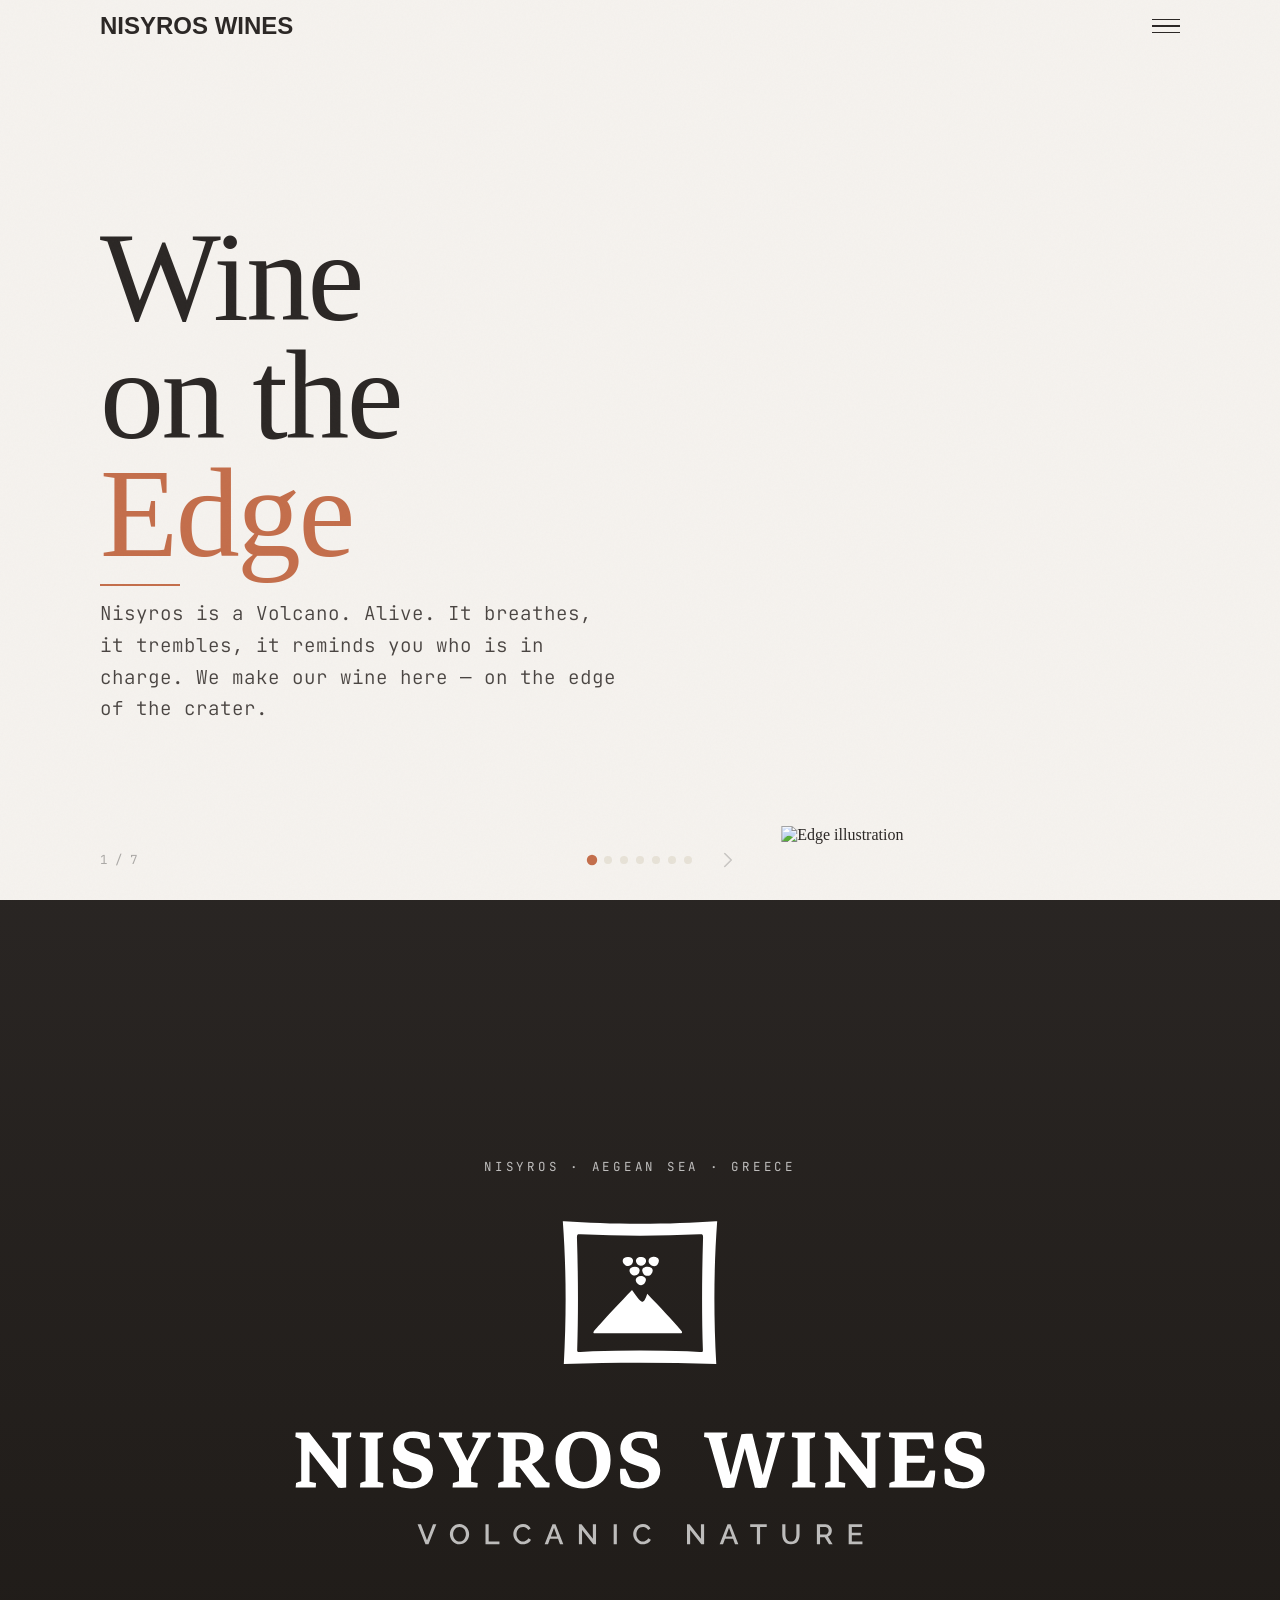
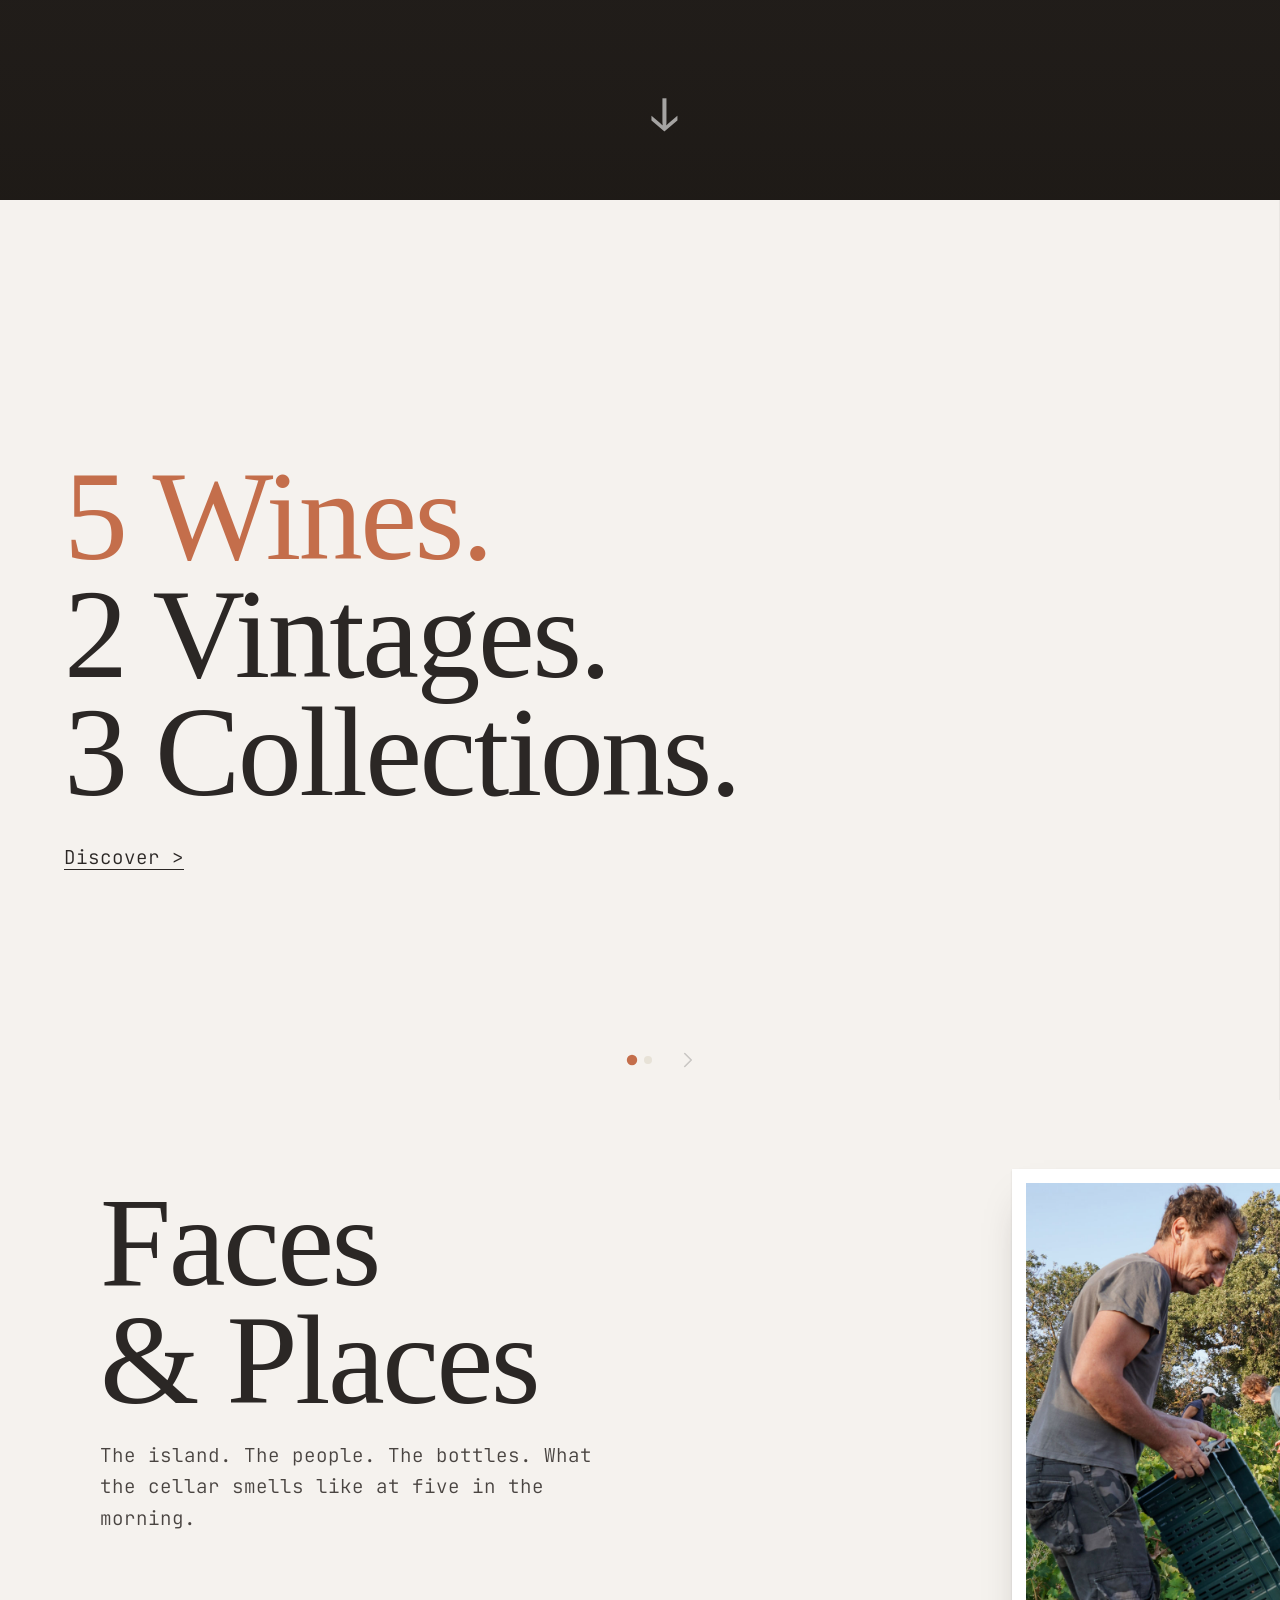
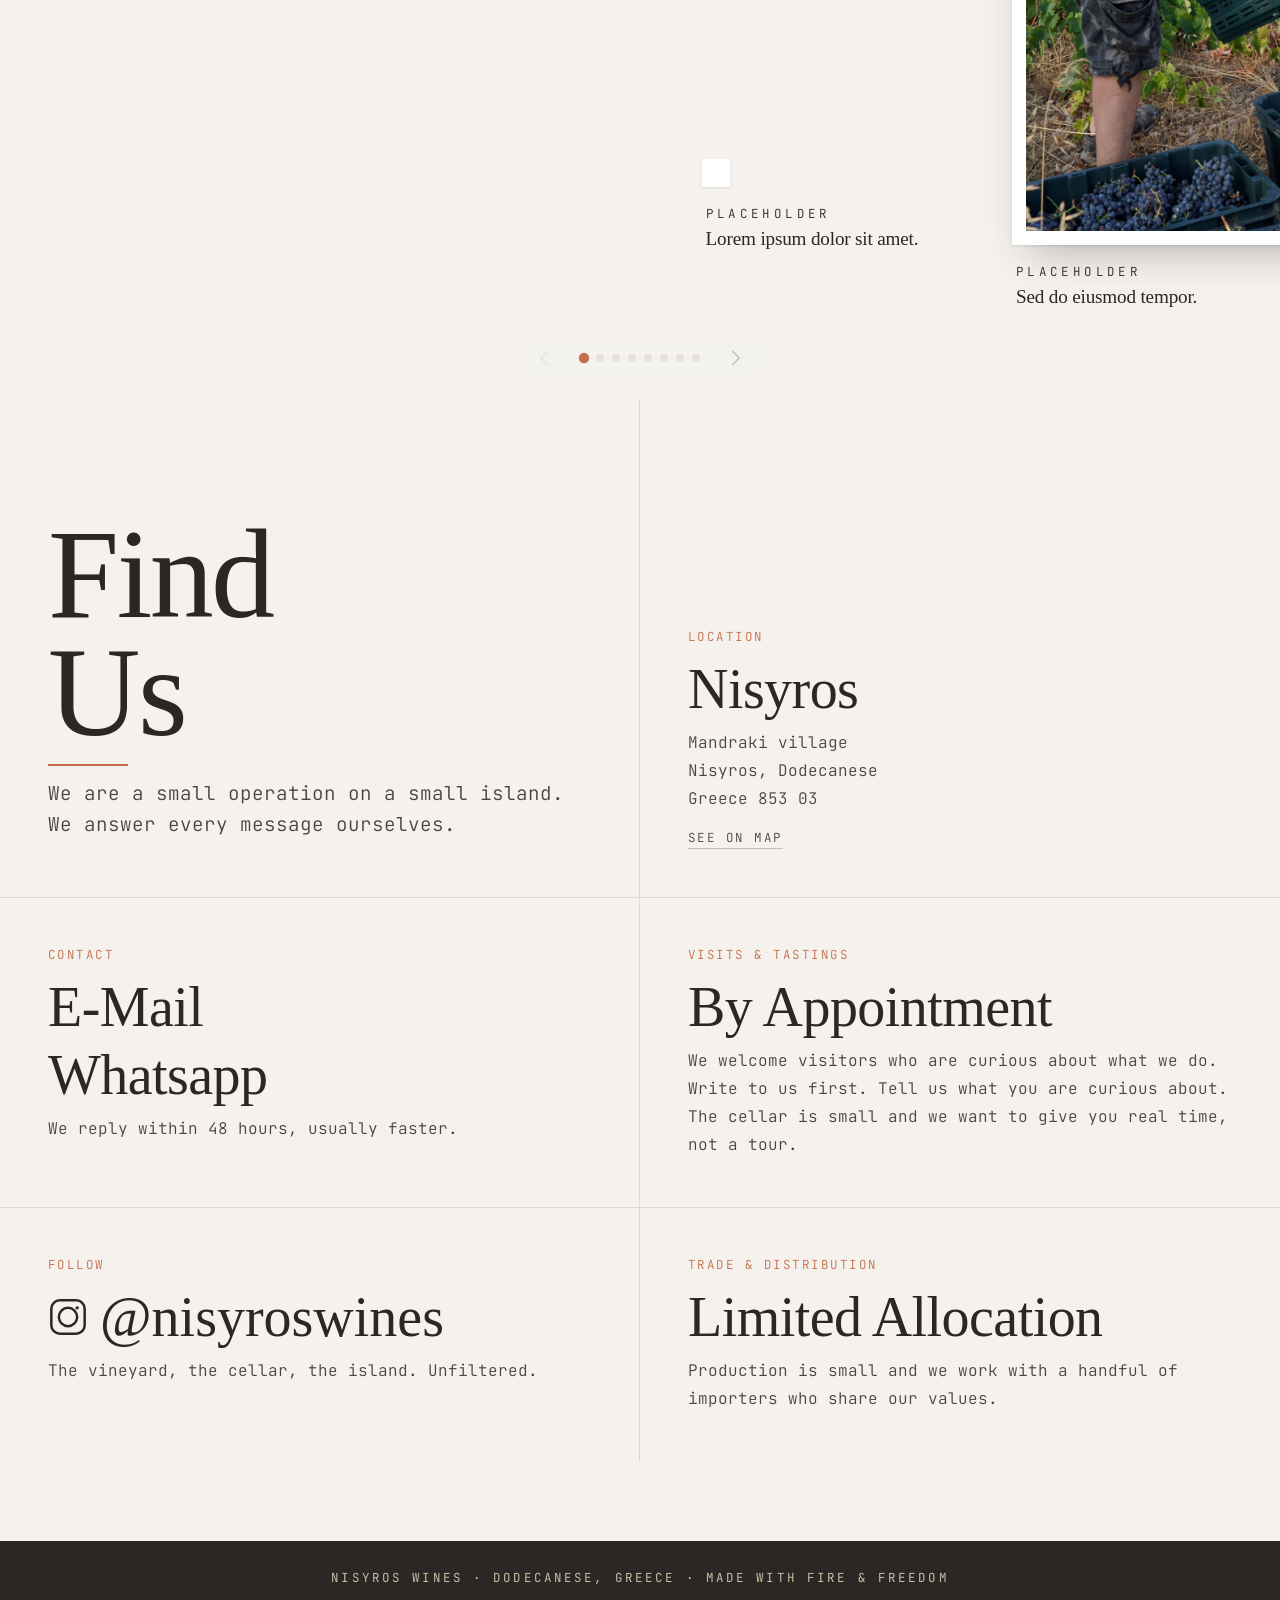
==== index.html @ 7c6b5ada "Merge pull request #5 from nicolazonca/claude/organize-photo-management-BYsdN Faces lightbox: anchor" ====
<!DOCTYPE html>
<html lang="en">
<head>
<meta charset="UTF-8">
<meta name="viewport" content="width=device-width, initial-scale=1.0, viewport-fit=cover">
<meta name="theme-color" content="#2B2725">
<title>Nisyros Wines — Volcanic Natural Wine from the Aegean</title>
<meta name="description" content="Nisyros Wines: minimal intervention wines born from volcanic soil on the island of Nisyros, Aegean Sea, Greece.">
<meta property="og:title" content="Nisyros Wines — Volcanic Natural Wine from the Aegean">
<meta property="og:description" content="Minimal intervention wines born from volcanic soil on the island of Nisyros, Aegean Sea, Greece.">
<meta property="og:type" content="website">
<meta property="og:url" content="https://nisyroswines.com">
<meta property="og:image" content="https://lh3.googleusercontent.com/d/1SLpLVik4AbXR2nNONRhFf4LVPL3pqFDf=s1200">
<link rel="icon" href="data:image/svg+xml,<svg xmlns='http://www.w3.org/2000/svg' viewBox='0 0 100 100'><text y='.9em' font-size='90'>🌋</text></svg>">
<link href="https://use.typekit.net/jyf6llr.css" rel="stylesheet">
<link href="https://fonts.googleapis.com/css2?family=JetBrains+Mono:ital,wght@0,300;0,400;1,300;1,400&family=Raleway:wght@500&display=swap" rel="stylesheet">
<link rel="stylesheet" href="nisyros.css">
</head>
<body class="js-ready">
<!-- ══ NAV ══ -->
<nav id="nav">
  <a href="#hero" class="nav-logo">NISYROS <span>WINES</span></a>
  <button class="hamburger" id="hamburger-btn" aria-label="Menu">
    <span></span><span></span><span></span>
  </button>
</nav>
<div class="nav-overlay" id="nav-overlay">
  <ul class="nav-links" id="nav-links-list">
    <li><a href="#manifesto" class="active">Manifesto</a></li>
    <li><a href="#wines-wrapper">Wines</a></li>
    <li><a href="#faces">Faces</a></li>
    <li><a href="#contact">Contact</a></li>
  </ul>
</div>
<!-- ══ MANIFESTO ══ -->
<span class="section-anchor" id="manifesto"></span>
<div class="hscroll-wrapper" id="manifesto-wrapper">
  <div class="hscroll" id="manifesto-scroll">

    <!-- I: Edge -->
    <section class="page" id="m1">
      <div class="panel-text">
        <div class="big line1 reveal on" data-cms="m1_line1">Wine</div>
        <div class="big line2 reveal d1 on" data-cms="m1_line2">on the</div>
        <div class="big red line3 reveal d2 on" data-cms="m1_line3">Edge</div>
        <hr class="slash reveal d3 on">
        <p class="quote reveal d3 on" data-cms="m1_body">Nisyros is a Volcano. Alive. It breathes, it trembles, it reminds you who is in charge. We make our wine here — on the edge of the crater.</p>
      </div>
      <div class="panel-illust reveal d2 on">
        <img src="assets/1.svg" alt="Edge illustration">
      </div>
      <span class="page-counter">1 / 7</span>
    </section>

    <!-- II: Nothing -->
    <section class="page" id="m2">
      <div class="panel-text">
        <div class="big line1 reveal" data-cms="m2_line1">Almost</div>
        <div class="big red line2 reveal d1" data-cms="m2_line2">Nothing</div>
        <hr class="slash reveal d2">
        <p class="quote reveal d2" data-cms="m2_body">Minimal intervention in winemaking is a form of love and respect. Our job is to protect without interfering. We step back so the vine can speak.</p>
      </div>
      <div class="panel-illust reveal d2">
        <img src="assets/2.svg" alt="Nothing illustration">
      </div>
      <span class="page-counter">2 / 7</span>
    </section>

    <!-- III: Land -->
    <section class="page" id="m3">
      <div class="panel-text">
        <div class="big line1 reveal" data-cms="m3_line1">With the</div>
        <div class="big red line2 reveal d1" data-cms="m3_line2">Land</div>
        <hr class="slash reveal d2">
        <p class="quote reveal d2" data-cms="m3_body">The volcanic soil of Nisyros is a blessed land. We are guests and, for a moment, caretakers. For millennia agriculture sustained life on the island. We work to revive the fundamental values of that tradition, with respect and endless dedication. The vine must live here long after we are gone.</p>
      </div>
      <div class="panel-illust reveal d2">
        <img src="assets/3.svg" alt="Land illustration">
      </div>
      <span class="page-counter">3 / 7</span>
    </section>

    <!-- IV: Shoulders of Giants -->
    <section class="page" id="m4">
      <div class="panel-text">
        <div class="big line1 reveal" data-cms="m4_line1">On the</div>
        <div class="big line2 reveal d1" data-cms="m4_line2">Shoulders</div>
        <div class="big red line3 reveal d2" data-cms="m4_line3">of Giants</div>
        <hr class="slash reveal d3">
        <p class="quote reveal d3" data-cms="m4_body">We read the books, sat with our elders, learned the local traditions. We study fermentation, microbiology, viticulture — everything that happens inside every tank and bottle. We respect the rules of physics and nature: temperature, pressure, time, climate, seasons. Knowledge is our freedom.</p>
      </div>
      <div class="panel-illust reveal d2">
        <img src="assets/4.svg" alt="Shoulders illustration">
      </div>
      <span class="page-counter">4 / 7</span>
    </section>

    <!-- V: Fail -->
    <section class="page" id="m5">
      <div class="panel-text">
        <div class="big line1 reveal" data-cms="m5_line1">We try</div>
        <div class="big line2 reveal d1" data-cms="m5_line2">things that</div>
        <div class="big red line3 reveal d2" data-cms="m5_line3">Fail</div>
        <hr class="slash reveal d3">
        <p class="quote reveal d3" data-cms="m5_body">We look for rare vineyards, ferment in unusual vessels, blend the unexpected. Failure is an essential part of creation. But sometimes something extraordinary happens. And nothing leaves our cellar unless we are really proud of it.</p>
      </div>
      <div class="panel-illust reveal d2">
        <img src="assets/5.svg" alt="Fail illustration">
      </div>
      <span class="page-counter">5 / 7</span>
    </section>

    <!-- VI: We Do What We Say -->
    <section class="page" id="m6">
      <div class="panel-text">
        <div class="big line1 reveal" data-cms="m6_line1">We Do</div>
        <div class="big red line2 reveal d1" data-cms="m6_line2">What we Say</div>
        <hr class="slash reveal d2">
        <p class="quote reveal d2" data-cms="m6_body">We share the story, the vineyard, the vintage, every step of the process. The bright moments, the dark hours. We do what we say. We say what we do. That's what you will find in the bottle.</p>
      </div>
      <div class="panel-illust reveal d1">
        <img src="assets/6.svg" alt="We Do illustration">
      </div>
      <span class="page-counter">6 / 7</span>
    </section>

    <!-- CREDO: A Wine that Belongs -->
    <section class="page" id="credo">
      <div class="panel-text">
        <div class="big line1 reveal" data-cms="credo_line1">A Wine</div>
        <div class="big line2 reveal d1" data-cms="credo_line2">that</div>
        <div class="big red line3 reveal d2" style="margin-top:0.08em;" data-cms="credo_line3">Belongs</div>
        <hr class="slash reveal d3">
        <p class="sub reveal d3" data-cms="credo_body">Every bottle carries the energy of the Aegean sea, a place unlike any other. The sun that burns without apology. The sea that holds the light at sunset. The wind and the waves. The fire beneath your feet. These islands are vibrant — and so is the wine they give us. Unique, unrepeatable. True to the land. Clean in the glass.</p>
      </div>
      <div class="panel-illust reveal d2">
        <img src="assets/8.svg" alt="Credo illustration">
      </div>
      <span class="page-counter">7 / 7</span>
      <span class="scroll-hint-down reveal d3" data-target="hero">↓</span>
    </section>

  </div>
  <div class="manifesto-controls">
    <div class="manifesto-arrows" id="manifesto-arrows">
      <div class="hscroll-dots" id="manifesto-dots"></div>
    </div>
  </div>
</div>
<!-- ══ HERO ══ -->
<section id="hero">
  <div class="hero-bg"></div>
  <div>
    <p class="location reveal">Nisyros · Aegean Sea · Greece</p>
    <svg class="hero-logo reveal d1" xmlns="http://www.w3.org/2000/svg" viewBox="0 0 311.811 153.071" aria-label="Nisyros Wines" role="img">
      <g class="logo-wordmark">
        <path d="M18.906,98.669h8.418l-.149,2.006c-.663.295-1.381.548-2.154.76v21.769c-1.007.165-2.187.206-3.54.124l-12.775-16.294v13.543l2.896.548-.149,2.055H2.516l.173-2.005c.63-.271,1.401-.525,2.303-.765v-18.766l-2.6-.919.149-2.055h5.967l12.8,16.365v-13.749l-2.575-.562.173-2.055ZM39.05,118.772v-17.339c.894-.238,1.664-.491,2.302-.759l.149-2.006h-10.274l-.149,2.055,2.575.562v19.123c-.905.24-1.684.495-2.327.766l-.149,2.005h10.274l.149-2.055-2.55-.556v-1.796ZM63.699,115.751c0-3.433-2.088-5.81-6.264-7.13l-2.748-.842c-1.337-.429-2.311-.936-2.921-1.523-.611-.586-.916-1.316-.916-2.191,0-1.997,1.221-2.996,3.664-2.996,1.103,0,2.246.206,3.43.614l1.893,4.065h2.426c.132-1.766.041-3.73-.272-5.892-2.063-1.056-4.366-1.584-6.908-1.584-2.806,0-5.034.689-6.685,2.067-1.651,1.378-2.476,3.231-2.476,5.558,0,3.516,2.137,5.942,6.412,7.279l2.723.842c1.271.396,2.191.871,2.76,1.424.57.553.854,1.259.854,2.117,0,1.024-.363,1.816-1.089,2.377-.726.562-1.758.842-3.095.842-1.305,0-2.585-.248-3.843-.732l-2.421-5.284h-2.327c-.215,1.816-.124,4.027.272,6.635,1.981,1.453,4.564,2.179,7.749,2.179,2.987,0,5.364-.706,7.13-2.117,1.766-1.411,2.649-3.313,2.649-5.707ZM80.674,118.772v-4.255l6.86-13.203c.157-.044.318-.087.468-.133.511-.157.941-.326,1.287-.507l.149-2.006h-8.096l-.173,2.055,2.747.534-4.925,10.046-4.952-9.863c1.082-.227,1.925-.467,2.525-.718l.149-2.055h-10.274l-.149,2.055,1.97.385,7.017,13.533v5.783c-.365.072-.726.15-1.077.242-.603.157-1.143.326-1.622.508l-.173,2.005h11.067l.173-2.055-2.971-.555v-1.797ZM115.548,123.179h-6.338l-7.002-9.26c-.548,0-1.114-.016-1.688-.038v6.689l2.352.554-.149,2.055h-10.076l.149-2.005c.644-.271,1.422-.525,2.327-.766v-19.123l-2.575-.562.149-2.055h10.423c3.169,0,5.604.611,7.304,1.832,1.7,1.222,2.55,2.98,2.55,5.273,0,2.014-.648,3.673-1.943,4.976-.854.859-1.944,1.506-3.26,1.95l6.359,8.032,1.568.292-.149,2.154ZM100.52,111.116c.738.034,1.466.055,2.179.055,2.905,0,4.357-1.609,4.357-4.828,0-3.119-1.386-4.679-4.159-4.679h-2.377v9.452ZM141.287,104.177c1.007,1.89,1.51,4.131,1.51,6.722s-.504,4.84-1.51,6.746c-1.007,1.907-2.426,3.379-4.258,4.42-1.832,1.039-4.011,1.56-6.536,1.56-2.492,0-4.654-.52-6.487-1.56-1.832-1.04-3.247-2.509-4.246-4.407-.999-1.897-1.498-4.134-1.498-6.709,0-2.591.499-4.84,1.498-6.746.999-1.907,2.418-3.38,4.258-4.419,1.84-1.04,4.007-1.56,6.499-1.56s4.658.52,6.499,1.56c1.84,1.039,3.264,2.505,4.271,4.394ZM136.658,111.865c0-3.433-.582-6.074-1.746-7.922-1.163-1.848-2.826-2.773-4.988-2.773-3.681,0-5.521,2.938-5.521,8.814,0,3.433.582,6.074,1.745,7.922,1.164,1.849,2.826,2.773,4.989,2.773,3.68,0,5.521-2.938,5.521-8.814ZM158.658,108.621l-2.748-.842c-1.337-.429-2.311-.936-2.921-1.523-.611-.586-.916-1.316-.916-2.191,0-1.997,1.221-2.996,3.664-2.996,1.103,0,2.247.206,3.43.614l1.893,4.065h2.426c.132-1.766.041-3.73-.273-5.892-2.063-1.056-4.366-1.584-6.907-1.584-2.806,0-5.034.689-6.685,2.067-1.651,1.378-2.476,3.231-2.476,5.558,0,3.516,2.137,5.942,6.412,7.279l2.723.842c1.271.396,2.191.871,2.761,1.424.57.553.854,1.259.854,2.117,0,1.024-.363,1.816-1.089,2.377-.726.562-1.758.842-3.095.842-1.305,0-2.586-.248-3.843-.732l-2.421-5.284h-2.327c-.215,1.816-.124,4.027.273,6.635,1.981,1.453,4.563,2.179,7.749,2.179,2.987,0,5.364-.706,7.13-2.117,1.766-1.411,2.649-3.313,2.649-5.707,0-3.433-2.088-5.81-6.264-7.13ZM220.203,100.674l.173-2.006h-8.022l-.149,2.055,2.7.532-4.332,16.391-4.632-18.383c-.809-.033-1.647-.037-2.513-.012-.867.025-1.655.078-2.364.161l-4.747,18.18-4.18-16.153c1.077-.227,1.917-.465,2.514-.715l.149-2.055h-10.225l-.149,2.055,2.007.386,6.386,22.218c.825.05,1.708.062,2.649.037.941-.025,1.758-.079,2.451-.161l4.672-17.519,4.513,17.643c.809.05,1.688.062,2.637.037.949-.025,1.762-.079,2.439-.161l6.294-21.897c.161-.045.326-.088.477-.137.503-.165.92-.33,1.251-.495ZM231.509,118.772v-17.339c.895-.238,1.664-.491,2.303-.759l.149-2.006h-10.275l-.149,2.055,2.575.562v19.123c-.905.24-1.684.495-2.327.766l-.149,2.005h10.275l.149-2.055-2.55-.556v-1.796ZM254.499,100.723l2.575.562v13.749l-12.8-16.365h-5.967l-.149,2.055,2.6.919v18.766c-.902.24-1.672.495-2.303.765l-.173,2.005h8.937l.149-2.055-2.896-.548v-13.543l12.775,16.294c1.353.082,2.533.041,3.54-.124v-21.769c.773-.212,1.491-.466,2.154-.76l.149-2.006h-8.418l-.173,2.055ZM284.992,115.603l-2.567,4.58h-7.658v-7.997h7.873l.248-3.169h-8.121v-7.353h7.424l1.91,4.134h2.451c.082-1.122.082-2.303,0-3.54-.083-1.238-.248-2.435-.495-3.59h-19.113l-.149,2.055,2.575.562v19.123c-.905.24-1.684.495-2.327.766l-.149,2.005h19.435c.379-1.32.66-2.653.842-3.998.181-1.345.256-2.538.223-3.577h-2.402ZM303.155,108.621l-2.748-.842c-1.337-.429-2.311-.936-2.921-1.523-.611-.586-.916-1.316-.916-2.191,0-1.997,1.221-2.996,3.664-2.996,1.103,0,2.247.206,3.43.614l1.893,4.065h2.426c.132-1.766.041-3.73-.273-5.892-2.063-1.056-4.366-1.584-6.907-1.584-2.806,0-5.034.689-6.685,2.067-1.651,1.378-2.476,3.231-2.476,5.558,0,3.516,2.137,5.942,6.412,7.279l2.723.842c1.271.396,2.191.871,2.761,1.424.57.553.854,1.259.854,2.117,0,1.024-.363,1.816-1.089,2.377-.726.562-1.758.842-3.095.842-1.305,0-2.586-.248-3.843-.732l-2.421-5.284h-2.327c-.215,1.816-.124,4.027.273,6.635,1.981,1.453,4.563,2.179,7.749,2.179,2.987,0,5.364-.706,7.13-2.117,1.766-1.411,2.649-3.313,2.649-5.707,0-3.433-2.088-5.81-6.264-7.13ZM121.523,4.608v-.037c.222,0,.407.037.629.037,10.067.74,21.355,1.11,33.79,1.11s23.65-.37,33.716-1.11c.222,0,.444-.037.629-.037v.037c-1.48,20.022-1.665,41.192-.407,63.546-11.473-.37-22.909-.592-34.271-.592-11.029,0-22.28.222-33.642.592,1.221-22.354,1.036-43.524-.444-63.546ZM127.815,11.788c.592,18.246.592,34.901.111,50.038v.444c0,.481.481.666,1.517.555l5.403-.296c6.995-.259,13.953-.407,20.948-.407,7.143,0,14.175.148,21.17.407l5.404.296c1.036.111,1.554-.074,1.517-.555l.037.037v-.481c-.518-15.137-.481-31.792.074-50.038,0-.185,0-.481-.037-.777-.111-.333-.296-.518-.518-.629-.185-.074-.555-.074-1.147-.037-8.697.37-17.506.592-26.351.629h-.074c-8.845-.037-17.654-.259-26.351-.629-.555-.037-.962-.037-1.184.037-.185.111-.37.296-.481.629,0,.296-.037.592-.037.777ZM160.495,23.853c.518.481,1.073.703,1.739.703.629-.037,1.11-.296,1.48-.74.37-.481.555-1.036.629-1.628,0-.592-.259-1.073-.777-1.406-.555-.333-1.11-.481-1.777-.407-.629.074-1.147.259-1.517.555-.37.333-.555.777-.555,1.332s.222,1.11.777,1.591ZM154.758,23.742c.37.37.888.592,1.443.666.555.037,1.11-.148,1.591-.592.555-.518.814-1.036.814-1.591s-.222-.999-.703-1.332c-.37-.259-.925-.407-1.665-.407-.666,0-1.221.222-1.665.592-.37.407-.555.851-.481,1.332.074.481.296.925.666,1.332ZM156.905,26.629c.074.555.296,1.073.666,1.517.407.444.962.666,1.628.703.703.037,1.258-.185,1.665-.666.444-.481.666-.999.703-1.554,0-.592-.222-1.036-.703-1.332-.407-.333-.962-.481-1.665-.518-.666,0-1.221.148-1.702.518-.481.37-.703.814-.592,1.332ZM149.022,23.853c.444.481.999.703,1.629.666.592-.074,1.11-.296,1.517-.703.37-.481.592-.999.629-1.48.074-.518-.111-.962-.592-1.369-.481-.333-1.073-.518-1.703-.481-.666,0-1.184.148-1.628.444-.444.333-.666.777-.666,1.332s.259,1.11.814,1.591ZM151.242,26.555c0,.555.259,1.073.703,1.517.481.481,1.036.666,1.665.666.592-.037,1.11-.259,1.517-.666.333-.481.555-.962.592-1.48.074-.481-.074-.925-.518-1.295-.444-.333-.925-.518-1.554-.518-.666,0-1.221.185-1.665.518-.481.296-.74.74-.74,1.258ZM156.276,28.997c-.592,0-1.147.185-1.554.481-.444.333-.703.74-.703,1.295s.259,1.073.777,1.554c.037.074.148.111.185.185.444.37.925.555,1.443.555.444-.074.888-.259,1.221-.555.074-.074.148-.148.222-.259.407-.444.592-.925.666-1.406.074-.518-.148-.962-.629-1.295-.444-.37-.962-.555-1.628-.555ZM135.402,54.497h38.824s.074,0,.074-.037c.259-.037.37-.222.333-.518-.074-.185-.222-.37-.333-.555s-.259-.333-.37-.518c-3.886-4.441-8.845-9.771-14.804-15.988-.407,1.258-.777,2.147-1.147,2.739-.37.518-.74.777-1.11.777-.37-.074-.851-.444-1.48-1.11-.629-.74-1.628-2.073-2.961-3.997h-.185c-5.366,5.589-9.438,9.956-12.25,13.028-2.813,3.072-4.404,4.848-4.626,5.255-.296.444-.296.74.037.925Z"></path>
      </g>
      <g class="logo-baseline">
        <path d="M61.014,146.713l-2.693-7.21h-1.497l3.523,8.934h1.334l3.511-8.934h-1.497l-2.68,7.21ZM79.48,142.334c.205.537.309,1.086.309,1.648,0,.596-.107,1.164-.321,1.705s-.514,1.024-.9,1.447-.841.757-1.365,1c-.524.244-1.093.365-1.705.365-.646,0-1.229-.126-1.749-.377-.52-.252-.969-.593-1.347-1.026-.377-.432-.669-.918-.875-1.46-.205-.541-.308-1.097-.308-1.667,0-.595.109-1.164.327-1.705.218-.541.52-1.024.906-1.447.386-.424.841-.759,1.365-1.007s1.093-.371,1.705-.371c.638,0,1.219.13,1.743.39.524.26.973.608,1.347,1.045.373.436.662.923.868,1.459ZM78.342,143.97c0-.419-.065-.824-.195-1.214-.13-.39-.321-.738-.573-1.045s-.552-.548-.9-.724-.736-.264-1.164-.264c-.453,0-.856.092-1.208.277-.353.185-.651.432-.893.742-.244.31-.43.659-.56,1.045-.13.386-.195.78-.195,1.183,0,.42.067.827.202,1.221.134.395.325.745.573,1.051.247.306.547.547.9.724.352.176.746.264,1.183.264.453,0,.856-.092,1.208-.277.352-.185.648-.434.887-.749.239-.314.422-.667.548-1.057.126-.39.189-.782.189-1.177ZM88.496,139.503h-1.41v8.934h6.204v-1.246h-4.794v-7.688ZM105.541,146.606c-.264.214-.552.371-.862.472-.311.1-.609.151-.893.151-.42,0-.806-.088-1.158-.264-.352-.176-.656-.417-.912-.724s-.455-.659-.598-1.057c-.142-.398-.214-.812-.214-1.239,0-.386.061-.772.183-1.158.121-.386.302-.734.541-1.045.239-.31.535-.56.887-.749.352-.189.763-.283,1.233-.283.285,0,.576.042.874.126s.575.231.831.441.468.495.636.855l1.107-.742c-.285-.57-.721-1.038-1.308-1.403-.587-.365-1.284-.547-2.089-.547-.679,0-1.288.128-1.824.383-.537.256-.992.6-1.365,1.032-.373.432-.656.91-.849,1.435-.193.524-.289,1.059-.289,1.604,0,.562.105,1.118.314,1.668s.503,1.044.881,1.485c.378.44.826.793,1.346,1.057.52.265,1.095.396,1.724.396.47,0,.946-.08,1.428-.239.482-.159.919-.394,1.308-.705.39-.31.677-.688.862-1.133l-1.17-.667c-.151.352-.359.635-.623.849ZM118.269,139.503l3.473,8.934h-1.485l-.873-2.428h-3.573l-.877,2.428h-1.497l3.498-8.934h1.334ZM119.009,144.965l-1.407-3.914-1.414,3.914h2.82ZM134.904,145.958l-5.059-6.455h-1.158v8.934h1.409v-6.317l4.996,6.317h1.233v-8.922h-1.422v6.443ZM144.178,148.437h1.41v-8.934h-1.41v8.934ZM158.944,146.606c-.264.214-.552.371-.862.472-.311.1-.609.151-.893.151-.42,0-.806-.088-1.158-.264-.352-.176-.656-.417-.912-.724s-.455-.659-.598-1.057c-.142-.398-.214-.812-.214-1.239,0-.386.061-.772.183-1.158.121-.386.302-.734.541-1.045.239-.31.535-.56.887-.749.352-.189.763-.283,1.233-.283.285,0,.576.042.874.126s.575.231.831.441.468.495.636.855l1.107-.742c-.285-.57-.721-1.038-1.308-1.403-.587-.365-1.284-.547-2.089-.547-.679,0-1.288.128-1.824.383-.537.256-.992.6-1.365,1.032-.373.432-.656.91-.849,1.435-.193.524-.289,1.059-.289,1.604,0,.562.105,1.118.314,1.668.21.549.503,1.044.881,1.485.378.44.826.793,1.346,1.057.52.265,1.095.396,1.724.396.47,0,.946-.08,1.428-.239.482-.159.919-.394,1.308-.705.39-.31.677-.688.862-1.133l-1.17-.667c-.151.352-.359.635-.623.849ZM183.048,145.958l-5.059-6.455h-1.158v8.934h1.409v-6.317l4.996,6.317h1.233v-8.922h-1.422v6.443ZM196.235,139.503l3.473,8.934h-1.485l-.873-2.428h-3.572l-.877,2.428h-1.497l3.498-8.934h1.334ZM196.975,144.965l-1.407-3.914-1.413,3.914h2.82ZM204.993,140.749h2.982v7.689h1.422v-7.689h2.97v-1.245h-7.374v1.245ZM225.567,144.033c0,.403-.042.793-.126,1.17-.084.378-.216.72-.396,1.026s-.428.549-.742.73c-.314.181-.707.271-1.176.271-.462,0-.85-.088-1.164-.264-.314-.176-.564-.415-.749-.717-.185-.302-.319-.644-.403-1.025s-.126-.778-.126-1.189v-4.53h-1.409v4.53c0,.579.069,1.137.208,1.674.138.537.356,1.015.654,1.435.298.42.692.751,1.183.994.491.244,1.093.365,1.806.365.696,0,1.288-.117,1.774-.352.486-.235.883-.556,1.189-.962.306-.407.533-.881.679-1.422.147-.541.22-1.118.22-1.731v-4.53h-1.422v4.53ZM239.611,145.04l2.101,3.397h-1.586l-1.938-3.108h-2.077v3.108h-1.409v-8.934h3.888c.403,0,.771.084,1.107.252.336.168.627.39.875.667s.441.587.579.931c.139.344.208.696.208,1.057,0,.394-.071.772-.214,1.133-.143.361-.346.671-.61.931-.264.26-.573.449-.925.566ZM239.749,143.247c.118-.256.176-.535.176-.837,0-.31-.067-.589-.201-.837-.134-.247-.308-.447-.522-.598s-.447-.227-.698-.227h-2.391v3.335h2.466c.26,0,.491-.076.692-.227.201-.151.36-.354.478-.61ZM250.268,144.461h3.989v-1.17h-3.989v-2.542h4.606v-1.245h-6.015v8.934h6.128v-1.246h-4.719v-2.731Z"></path>
      </g>
    </svg>
  </div>
  <span class="scroll-hint-down reveal d2" data-target="wines-wrapper">↓</span>
</section>
<!-- ══ WINES ══ -->
<div class="hscroll-wrapper" id="wines-wrapper">
  <div class="hscroll" id="wines-scroll">

    <div class="wine-card wines-intro-card" onclick="goPanel(document.getElementById('wines-scroll'), 1)" style="cursor:pointer;">
      <div class="wines-intro-text">
        <div class="big reveal on" style="color:var(--red);">5 Wines.</div>
        <div class="big reveal d1 on">2 Vintages.</div>
        <div class="big reveal d2 on">3 Collections.</div>
        <button class="wine-discover-cta reveal d3 on" onclick="event.stopPropagation();goPanel(document.getElementById('wines-scroll'), 1)">Discover &gt;</button>
      </div>
    </div>

    <!-- Wine cards are rendered by js/main.js loadCMS() from the Google Sheet.
         Required CMS columns per wine:
           id, collection, name, subtitle, body, img_bottle,
           vintages, type, variety, appellation, origin, altitude, soil,
           vinification, production, alcohol, volume
         Shape:
           subtitle → single line rendered under the wine name
           body   → exactly 3 non-empty parts separated by "||"
                    (Story || Winemaking || Tasting Notes)
           detail rows (vintages, type, variety..production) render as labeled key/value pairs
           footer renders "{volume}  alc.{alcohol}% by vol." (alcohol is the
             bare number, e.g. 13)
           Slug (data-collection) is derived from `collection` (lowercase + accent-strip).
         If the sheet is missing a field or the shape is wrong, loadCMS throws loudly. -->
    <div id="wines-container" style="display:contents;"></div>

    <div class="wine-card wines-collections-card reveal">
      <div class="wine-card-inner">
        <p class="collections-eyebrow">Our Collections</p>
        <div class="big sm reveal">Three Philosophies</div>
        <div class="collections-grid-v2">
          <div class="collection-item-v2">
            <img class="collection-icon-v2" src="assets/icon-monopatia.svg" alt="Monopàtia">
            <h3 class="collection-name-v2" style="color:#EA9332;">Monopàtia</h3>
            <p class="collection-desc-v2">A collection of unconventional wines inspired by Dodecanese's old stone paths celebrating creative freedom and authentic uniqueness.</p>
          </div>
          <div class="collection-item-v2">
            <img class="collection-icon-v2" src="assets/icon-nereides.svg" alt="Nereides">
            <h3 class="collection-name-v2" style="color:#C7BCA3;">Nereides</h3>
            <p class="collection-desc-v2">A collection produced with selected grapes from rare Dodecanese vineyards and varieties.</p>
          </div>
          <div class="collection-item-v2">
            <img class="collection-icon-v2" src="assets/icon-volcanica.svg" alt="Volcanica">
            <h3 class="collection-name-v2" style="color:#C46E4B;">Volcanica</h3>
            <p class="collection-desc-v2">Single-island wines. Every grape grown and harvested on Nisyros. Pure volcanic terroir, Aegean wind, nothing else.</p>
          </div>
        </div>
      </div>
    </div>

  </div>
  <div class="manifesto-controls">
    <div class="manifesto-arrows" id="wines-arrows">
      <div class="hscroll-dots" id="wines-dots"></div>
    </div>
  </div>
  <!-- chevrons injected by JS -->
</div>
<!-- ══ FACES — gallery wall ══ -->
<section id="faces">
  <div class="faces-wall" id="faces-wall">

    <div class="faces-wall-header">
      <div class="big">Faces</div>
      <div class="big">&amp; Places</div>
      <p class="quote">The island. The people. The bottles. What the cellar smells like at five in the morning.</p>
    </div>

    <figure class="faces-item">
      <div class="faces-polaroid">
        <img src="assets/NW-01-caldera.jpg" alt="" loading="lazy" draggable="false">
      </div>
      <figcaption class="faces-caption">
        <p class="faces-label">Placeholder</p>
        <p class="faces-text">Lorem ipsum dolor sit amet.</p>
      </figcaption>
    </figure>

    <figure class="faces-item">
      <div class="faces-polaroid">
        <img src="assets/nw-2025_Harvest_red-20.jpg" alt="" loading="lazy" draggable="false">
      </div>
      <figcaption class="faces-caption">
        <p class="faces-label">Placeholder</p>
        <p class="faces-text">Sed do eiusmod tempor.</p>
      </figcaption>
    </figure>

    <figure class="faces-item">
      <div class="faces-polaroid">
        <img src="assets/nw-wall-1.jpg" alt="" loading="lazy" draggable="false">
      </div>
      <figcaption class="faces-caption">
        <p class="faces-label">Placeholder</p>
        <p class="faces-text">Consectetur adipiscing elit.</p>
      </figcaption>
    </figure>

    <figure class="faces-item">
      <div class="faces-polaroid">
        <img src="assets/nw-volcanic-soil.jpg" alt="" loading="lazy" draggable="false">
      </div>
      <figcaption class="faces-caption">
        <p class="faces-label">Placeholder</p>
        <p class="faces-text">Incididunt ut labore et dolore.</p>
      </figcaption>
    </figure>

    <figure class="faces-item">
      <div class="faces-polaroid">
        <img src="assets/nw-2025_Harvest_white-44.jpg" alt="" loading="lazy" draggable="false">
      </div>
      <figcaption class="faces-caption">
        <p class="faces-label">Placeholder</p>
        <p class="faces-text">Magna aliqua, ut enim.</p>
      </figcaption>
    </figure>

    <figure class="faces-item">
      <div class="faces-polaroid">
        <img src="assets/nw-monopatia.jpg" alt="" loading="lazy" draggable="false">
      </div>
      <figcaption class="faces-caption">
        <p class="faces-label">Placeholder</p>
        <p class="faces-text">Ad minim veniam, quis nostrud.</p>
      </figcaption>
    </figure>

    <figure class="faces-item">
      <div class="faces-polaroid">
        <img src="assets/nw-2025_Pressing_Rhodos_white-01.jpg" alt="" loading="lazy" draggable="false">
      </div>
      <figcaption class="faces-caption">
        <p class="faces-label">Placeholder</p>
        <p class="faces-text">Exercitation ullamco laboris.</p>
      </figcaption>
    </figure>

    <figure class="faces-item">
      <div class="faces-polaroid">
        <img src="assets/NW-02-crater.jpg" alt="" loading="lazy" draggable="false">
      </div>
      <figcaption class="faces-caption">
        <p class="faces-label">Placeholder</p>
        <p class="faces-text">Nisi ut aliquip ex ea commodo.</p>
      </figcaption>
    </figure>

  </div>

  <div class="faces-controls">
    <div class="faces-arrows" id="faces-arrows">
      <div class="hscroll-dots" id="faces-dots"></div>
    </div>
  </div>
</section>

<div class="faces-lightbox" id="faces-lightbox" aria-hidden="true">
  <button class="faces-lightbox-close" id="faces-lightbox-close" aria-label="Close">
    <svg viewBox="0 0 24 24"><line x1="6" y1="6" x2="18" y2="18"></line><line x1="6" y1="18" x2="18" y2="6"></line></svg>
  </button>
  <button class="faces-lightbox-prev" id="faces-lightbox-prev" aria-label="Previous">
    <svg viewBox="0 0 24 24"><polyline points="15 18 9 12 15 6"></polyline></svg>
  </button>
  <div class="faces-lightbox-stage">
    <img class="faces-lightbox-img" id="faces-lightbox-img" src="" alt="">
    <figcaption class="faces-lightbox-caption" id="faces-lightbox-caption">
      <p class="faces-label" id="faces-lightbox-label"></p>
      <p class="faces-text" id="faces-lightbox-text"></p>
    </figcaption>
  </div>
  <button class="faces-lightbox-next" id="faces-lightbox-next" aria-label="Next">
    <svg viewBox="0 0 24 24"><polyline points="9 6 15 12 9 18"></polyline></svg>
  </button>
</div>
<!-- ══ CONTACT ══ -->
<section id="contact">
  <div class="contact-grid">

    <div class="contact-header reveal">
      <div class="big md">Find<br>Us</div>
      <hr class="slash">
      <p class="quote" data-cms="contact_subtitle">We are a small operation on a small island. We answer every message ourselves.</p>
    </div>

    <div class="contact-block reveal" id="contact-loc">
      <p class="contact-label">Location</p>
      <div class="contact-value" data-cms="contact_loc_value">Nisyros</div>
      <p class="contact-sub" data-cms="contact_loc_sub">Mandraki village<br>Nisyros, Dodecanese<br>Greece 853 03</p>
      <a class="contact-map-link" href="https://maps.google.com/?q=Nisyros+Wines,+Mandraki,+Nisyros,+Greece" target="_blank" rel="noopener">See on map</a>
    </div>

    <div class="contact-block reveal d1" id="contact-reach">
      <p class="contact-label">Contact</p>
      <div class="contact-value"><a href="mailto:daily@nisyroswines.com" data-cms-email="contact_email_value">e-mail</a></div>
      <div class="contact-value"><a href="https://wa.me/393467069610" target="_blank" rel="noopener">whatsapp</a></div>
      <p class="contact-sub" style="margin-top:12px;" data-cms="contact_email_sub">We reply within 48 hours, usually faster.</p>
    </div>

    <div class="contact-block reveal d1" id="contact-visits">
      <p class="contact-label">Visits &amp; Tastings</p>
      <div class="contact-value contact-value--sm" data-cms="contact_visits_value">By appointment</div>
      <p class="contact-sub" data-cms="contact_visits_sub">We welcome visitors who are curious about what we do. Write to us first. Tell us what you are curious about. The cellar is small and we want to give you real time, not a tour.</p>
    </div>

    <div class="contact-block reveal d2" id="contact-social">
      <p class="contact-label">Follow</p>
      <a href="https://www.instagram.com/nisyroswines/" target="_blank" rel="noopener" class="contact-social-link">
        <svg viewBox="0 0 24 24" fill="none" stroke="currentColor" stroke-width="1.5" stroke-linecap="round" stroke-linejoin="round"><rect x="2" y="2" width="20" height="20" rx="5"></rect><circle cx="12" cy="12" r="5.5"></circle><circle cx="17.5" cy="6.5" r="1" fill="currentColor" stroke="none"></circle></svg>
        <span class="contact-social-name">@nisyroswines</span>
      </a>
      <p class="contact-sub" style="margin-top:12px;">The vineyard, the cellar, the island. Unfiltered.</p>
    </div>

    <div class="contact-block reveal d2" id="contact-trade">
      <p class="contact-label">Trade &amp; Distribution</p>
      <div class="contact-value contact-value--sm" data-cms="contact_trade_value">Limited allocation</div>
      <p class="contact-sub" data-cms="contact_trade_sub">Production is small and we work with a handful of importers who share our values.</p>
    </div>

  </div>
</section>

<footer data-cms="footer_text">Nisyros Wines · Dodecanese, Greece · Made with fire &amp; freedom</footer>

<script>
/* ── SCROLL REVEAL ── */
const obs = new IntersectionObserver(entries => {
  entries.forEach(e => { if (e.isIntersecting) { e.target.classList.add('on'); obs.unobserve(e.target); } });
}, { threshold: 0.08 });
document.querySelectorAll('.reveal').forEach(el => obs.observe(el));
document.querySelectorAll('#m1 .reveal').forEach((el, i) => {
  setTimeout(() => el.classList.add('on'), 150 + i * 120);
});

/* ── FACES GALLERY WALL (free horizontal scroll + arrows/dots + lightbox) ── */
// Called once, AFTER loadFaces() has (possibly) replaced the hardcoded
// fallback figures with CMS-driven ones — so querySelectorAll sees the
// final set of items.
function initFaces() {
  var wall = document.getElementById('faces-wall');
  if (!wall) return;
  if (wall.dataset.initialized === '1') return;
  wall.dataset.initialized = '1';

  var items = wall.querySelectorAll('.faces-item');

  // Mouse drag-to-scroll. Track whether a real drag happened so we can
  // suppress the synthesised click that would otherwise open the lightbox.
  var dragging = false, dragged = false, startX = 0, startScroll = 0;
  wall.addEventListener('mousedown', function(e) {
    if (e.button !== 0) return;
    dragging = true; dragged = false;
    startX = e.pageX;
    startScroll = wall.scrollLeft;
    wall.classList.add('dragging');
  });
  window.addEventListener('mousemove', function(e) {
    if (!dragging) return;
    if (Math.abs(e.pageX - startX) > 5) dragged = true;
    wall.scrollLeft = startScroll - (e.pageX - startX);
  });
  window.addEventListener('mouseup', function() {
    if (!dragging) return;
    dragging = false;
    wall.classList.remove('dragging');
  });

  // Vertical wheel → horizontal scroll (only when the wall actually overflows)
  wall.addEventListener('wheel', function(e) {
    if (wall.scrollWidth <= wall.clientWidth + 2) return;
    var absX = Math.abs(e.deltaX), absY = Math.abs(e.deltaY);
    if (absY <= absX) return;
    var canRight = wall.scrollLeft < wall.scrollWidth - wall.clientWidth - 1;
    var canLeft  = wall.scrollLeft > 0;
    if ((e.deltaY > 0 && canRight) || (e.deltaY < 0 && canLeft)) {
      e.preventDefault();
      wall.scrollLeft += e.deltaY;
    }
  }, { passive: false });

  // ── Arrows + dots ──
  var arrowsHost = document.getElementById('faces-arrows');
  var dotsEl    = document.getElementById('faces-dots');
  if (arrowsHost && dotsEl && items.length) {
    // Build dots
    dotsEl.innerHTML = '';
    items.forEach(function(_, i) {
      var d = document.createElement('span');
      d.className = 'dot' + (i === 0 ? ' active' : '');
      d.addEventListener('click', function() { scrollToItem(i); });
      dotsEl.appendChild(d);
    });
    var dots = dotsEl.querySelectorAll('.dot');

    // Build arrows
    var lArr = document.createElement('div');
    lArr.className = 'scroll-chevron scroll-chevron-left';
    lArr.innerHTML = '<svg viewBox="0 0 24 24"><polyline points="15 18 9 12 15 6"/></svg>';
    var rArr = document.createElement('div');
    rArr.className = 'scroll-chevron scroll-chevron-right';
    rArr.innerHTML = '<svg viewBox="0 0 24 24"><polyline points="9 6 15 12 9 18"/></svg>';
    arrowsHost.insertBefore(lArr, dotsEl);
    arrowsHost.appendChild(rArr);

    function currentIdx() {
      var center = wall.scrollLeft + wall.clientWidth / 2;
      var best = 0, bd = Infinity;
      items.forEach(function(it, i) {
        var c = it.offsetLeft + it.offsetWidth / 2;
        var d = Math.abs(c - center);
        if (d < bd) { bd = d; best = i; }
      });
      return best;
    }
    function scrollToItem(i) {
      var item = items[Math.max(0, Math.min(i, items.length - 1))];
      var target = item.offsetLeft + item.offsetWidth / 2 - wall.clientWidth / 2;
      target = Math.max(0, Math.min(target, wall.scrollWidth - wall.clientWidth));
      smoothTo(wall, target, 420);
    }
    lArr.addEventListener('click', function() { scrollToItem(currentIdx() - 1); });
    rArr.addEventListener('click', function() { scrollToItem(currentIdx() + 1); });

    function syncNav() {
      var idx = currentIdx();
      dots.forEach(function(d, i) { d.classList.toggle('active', i === idx); });
      lArr.classList.toggle('is-disabled', wall.scrollLeft < 4);
      rArr.classList.toggle('is-disabled', wall.scrollLeft > wall.scrollWidth - wall.clientWidth - 4);
    }
    var rafPending = false;
    wall.addEventListener('scroll', function() {
      if (rafPending) return;
      rafPending = true;
      requestAnimationFrame(function() { rafPending = false; syncNav(); });
    });
    syncNav();
  }

  // ── Lightbox ──
  var lb       = document.getElementById('faces-lightbox');
  var lbImg    = document.getElementById('faces-lightbox-img');
  var lbClose  = document.getElementById('faces-lightbox-close');
  var lbPrev   = document.getElementById('faces-lightbox-prev');
  var lbNext   = document.getElementById('faces-lightbox-next');
  var lbLabel  = document.getElementById('faces-lightbox-label');
  var lbText   = document.getElementById('faces-lightbox-text');
  if (lb && lbImg && items.length) {
    var photos = Array.prototype.map.call(items, function(it) {
      var img = it.querySelector('img');
      var labelEl = it.querySelector('.faces-label');
      var textEl  = it.querySelector('.faces-text');
      return {
        src: img ? (img.getAttribute('data-full-src') || img.getAttribute('src')) : '',
        alt: img ? img.getAttribute('alt') : '',
        label: labelEl ? labelEl.textContent.trim() : '',
        text:  textEl  ? textEl.textContent.trim()  : ''
      };
    });
    var lbIdx = 0;
    function showPhoto(i) {
      lbIdx = (i + photos.length) % photos.length;
      var p = photos[lbIdx];
      lbImg.src = p.src;
      lbImg.alt = p.alt || '';
      if (lbLabel) lbLabel.textContent = p.label || '';
      if (lbText)  lbText.textContent  = p.text  || '';
    }
    function openLb(i) {
      showPhoto(i);
      lb.classList.add('open');
      lb.setAttribute('aria-hidden', 'false');
      document.body.style.overflow = 'hidden';
    }
    function closeLb() {
      lb.classList.remove('open');
      lb.setAttribute('aria-hidden', 'true');
      document.body.style.overflow = '';
    }
    // Event delegation: the click might land on the wall instead of the item
    // if a CSS rule toggles pointer-events during the drag cycle. Listening on
    // the wall catches both cases and then maps back to the matching item.
    wall.addEventListener('click', function(e) {
      if (dragged) return;
      var it = e.target && e.target.closest ? e.target.closest('.faces-item') : null;
      if (!it) return;
      var i = Array.prototype.indexOf.call(items, it);
      if (i >= 0) openLb(i);
    });
    lbClose.addEventListener('click', closeLb);
    lbPrev.addEventListener('click', function() { showPhoto(lbIdx - 1); });
    lbNext.addEventListener('click', function() { showPhoto(lbIdx + 1); });
    lb.addEventListener('click', function(e) { if (e.target === lb) closeLb(); });
    document.addEventListener('keydown', function(e) {
      if (!lb.classList.contains('open')) return;
      if (e.key === 'Escape')    closeLb();
      if (e.key === 'ArrowLeft') showPhoto(lbIdx - 1);
      if (e.key === 'ArrowRight') showPhoto(lbIdx + 1);
    });
  }
}

/* ── HORIZONTAL SCROLL ENGINE ── */
function smoothTo(el, target, dur) {
  dur = dur || 480;
  var s = el.scrollLeft, d = target - s, t0 = null;
  function ease(t) { return t < 0.5 ? 4*t*t*t : 1-Math.pow(-2*t+2,3)/2; }
  function step(ts) { if (!t0) t0=ts; var p=Math.min((ts-t0)/dur,1); el.scrollLeft=s+d*ease(p); if(p<1) requestAnimationFrame(step); }
  if (Math.abs(d) > 1) requestAnimationFrame(step);
}
function getIdx(el) {
  var pp = el.querySelectorAll('.page,.wine-card'), best=0, bd=Infinity;
  pp.forEach((p,i) => { var d=Math.abs(p.offsetLeft-el.scrollLeft); if(d<bd){bd=d;best=i;} });
  return best;
}
function goPanel(el, idx) {
  var pp = el.querySelectorAll('.page,.wine-card');
  idx = Math.max(0, Math.min(idx, pp.length-1));
  smoothTo(el, pp[idx].offsetLeft, 480);
}

function setupDots(scrollEl, dotsEl, controlsEl) {
  var pp = scrollEl.querySelectorAll('.page,.wine-card');
  if (!pp.length) return;
  dotsEl.innerHTML = '';
  pp.forEach((_, i) => {
    var d = document.createElement('span');
    d.className = 'dot' + (i===0?' active':'');
    d.addEventListener('click', () => goPanel(scrollEl, i));
    dotsEl.appendChild(d);
  });
  var dots = dotsEl.querySelectorAll('.dot');
  var total = pp.length;
  function syncControls(idx) {
    if (controlsEl) {
      var panel = pp[idx];
      controlsEl.classList.toggle('on-dark', panel.id === 'credo');
      controlsEl.classList.toggle('on-last', idx === total - 1);
    }
  }
  syncControls(0);
  var rafPending = false;
  scrollEl.addEventListener('scroll', function() {
    if (rafPending) return;
    rafPending = true;
    requestAnimationFrame(function() {
      rafPending = false;
      var idx = getIdx(scrollEl);
      dots.forEach((d,i) => d.classList.toggle('active', i===idx));
      syncControls(idx);
    });
  });
}

var mScroll   = document.getElementById('manifesto-scroll');
var mDots     = document.getElementById('manifesto-dots');
var mControls = document.querySelector('.manifesto-controls');
var wScroll   = document.getElementById('wines-scroll');
var wDots     = document.getElementById('wines-dots');
if (mScroll && mDots) setupDots(mScroll, mDots, mControls);
if (wScroll && wDots) setupDots(wScroll, wDots);

/* Reveal inside panels */
[mScroll, wScroll].forEach(sc => {
  if (!sc) return;
  var po = new IntersectionObserver(entries => {
    entries.forEach(e => {
      if (e.isIntersecting) {
        e.target.querySelectorAll('.reveal').forEach((el,i) => setTimeout(() => el.classList.add('on'), 100+i*100));
        po.unobserve(e.target);
      }
    });
  }, { root: sc, threshold: 0.3 });
  sc.querySelectorAll('.page,.wine-card').forEach(p => po.observe(p));
});

/* Mouse wheel */
[mScroll, wScroll].forEach(el => {
  if (!el) return;
  var accum=0, locked=false, rt;
  el.addEventListener('wheel', function(e) {
    var absX=Math.abs(e.deltaX), absY=Math.abs(e.deltaY);
    var isH = absX>absY*8 && absX>10, isD = e.deltaMode===1||(absX===0&&absY>=40);
    if (!isH&&!isD) return;
    var delta = isH?e.deltaX:e.deltaY;
    var pp=el.querySelectorAll('.page,.wine-card'), idx=getIdx(el);
    // Let the current panel consume vertical scroll before hijacking horizontally.
    // Only applies to vertical-intent wheels; horizontal trackpad swipes keep hijacking immediately.
    if (!isH && isD) {
      var panel = pp[idx];
      if (panel) {
        var canDown = panel.scrollTop + panel.clientHeight < panel.scrollHeight - 1;
        var canUp   = panel.scrollTop > 0;
        if ((delta>0 && canDown) || (delta<0 && canUp)) { accum=0; return; }
      }
    }
    if (delta>0&&idx>=pp.length-1){accum=0;var wr=el.closest('.hscroll-wrapper'),nx=wr?wr.nextElementSibling:null;if(nx)navScrollTo(nx);return;}
    if (delta<0&&idx<=0){accum=0;return;}
    e.preventDefault();
    if (locked) return;
    accum+=delta; clearTimeout(rt); rt=setTimeout(()=>accum=0,150);
    if (Math.abs(accum)<80) return;
    locked=true; goPanel(el,idx+(accum>0?1:-1)); accum=0;
    setTimeout(()=>{locked=false;},1200);
  }, { passive:false });
});

/* Touch swipe on hscroll */
[mScroll, wScroll].forEach(el => {
  if (!el) return;
  var sx=0, sy=0, tr=false;
  el.addEventListener('touchstart', e=>{sx=e.touches[0].clientX;sy=e.touches[0].clientY;tr=true;},{passive:true});
  el.addEventListener('touchmove',  e=>{if(!tr)return;var dx=e.touches[0].clientX-sx,dy=e.touches[0].clientY-sy;if(Math.abs(dx)>Math.abs(dy)&&Math.abs(dx)>10)e.preventDefault();},{passive:false});
  el.addEventListener('touchend',   e=>{if(!tr)return;tr=false;var dx=e.changedTouches[0].clientX-sx,dy=e.changedTouches[0].clientY-sy;if(Math.abs(dx)>40&&Math.abs(dx)>Math.abs(dy)){var idx=getIdx(el),pp=el.querySelectorAll('.page,.wine-card');if(dx<0&&idx>=pp.length-1){var wr=el.closest('.hscroll-wrapper'),nx=wr?wr.nextElementSibling:null;if(nx)navScrollTo(nx);}else{goPanel(el,idx+(dx<0?1:-1));}}},{passive:true});
});

/* Chevron arrows — first right chevron on manifesto gets bounce class */
(function() {
  var isFirst = true;
  ['manifesto-scroll','wines-scroll'].forEach(id => {
    var scrollEl = document.getElementById(id);
    if (!scrollEl) return;
    var wrapper = scrollEl.closest('.hscroll-wrapper');
    if (!wrapper) return;
    var lArr = document.createElement('div');
    lArr.className = 'scroll-chevron scroll-chevron-left';
    lArr.innerHTML = '<svg viewBox="0 0 24 24"><polyline points="15 18 9 12 15 6"/></svg>';
    var rArr = document.createElement('div');
    rArr.className = 'scroll-chevron scroll-chevron-right';
    rArr.innerHTML = '<svg viewBox="0 0 24 24"><polyline points="9 6 15 12 9 18"/></svg>';
    // Only first right chevron (manifesto) gets bounce
    if (isFirst) { rArr.classList.add('first-bounce'); isFirst = false; }
    var arrowsHost = document.getElementById(id === 'manifesto-scroll' ? 'manifesto-arrows' : 'wines-arrows');
    // Left arrow before the dots, right arrow after — so row is [L | dots | R]
    arrowsHost.insertBefore(lArr, arrowsHost.firstChild);
    arrowsHost.appendChild(rArr);
    var isManifesto = id === 'manifesto-scroll';
    function upd() {
      var pp=scrollEl.querySelectorAll('.page,.wine-card'), idx=getIdx(scrollEl);
      // Keep arrow slots in place; toggle visibility only so positions never shift.
      lArr.style.visibility = idx<=0 ? 'hidden' : 'visible';
      if (idx >= pp.length-1) {
        if (isManifesto) {
          // Manifesto: hide right arrow but preserve its slot (no shift)
          rArr.style.visibility = 'hidden';
          rArr.onclick = null;
        } else {
          // Wines: right arrow stays (absolutely positioned) and jumps to next section
          rArr.style.visibility = 'visible';
          rArr.style.opacity = '0.4';
          rArr.onclick = function() {
            var nextSection = wrapper.nextElementSibling;
            while (nextSection && nextSection.classList.contains('hscroll-dots')) nextSection = nextSection.nextElementSibling;
            if (nextSection) navScrollTo(nextSection);
          };
        }
      } else {
        rArr.style.visibility = 'visible';
        rArr.style.opacity = '';
        rArr.onclick = () => goPanel(scrollEl, getIdx(scrollEl)+1);
      }
    }
    lArr.addEventListener('click', () => goPanel(scrollEl, getIdx(scrollEl)-1));
    scrollEl.addEventListener('scroll', () => requestAnimationFrame(upd));
    setTimeout(upd, 500);
  });
})();

/* Nav scroll */
var snapTimer = null;
function navScrollTo(target) {
  if (snapTimer) clearTimeout(snapTimer);
  document.documentElement.style.scrollSnapType = 'none';
  target.scrollIntoView({ behavior: 'smooth' });
  snapTimer = setTimeout(() => { document.documentElement.style.scrollSnapType = ''; snapTimer=null; }, 1200);
}

/* Nav theme: white text/hamburger when a dark section sits under the bar */
(function() {
  var nav = document.getElementById('nav');
  if (!nav) return;
  var darkZones = document.querySelectorAll('#hero');
  if (!darkZones.length) return;
  function update() {
    var navH = nav.getBoundingClientRect().height;
    var onDark = false;
    darkZones.forEach(function(el) {
      var r = el.getBoundingClientRect();
      if (r.top < navH && r.bottom > navH) { onDark = true; }
    });
    nav.classList.toggle('on-dark', onDark);
  }
  window.addEventListener('scroll', update, { passive: true });
  window.addEventListener('resize', update, { passive: true });
  update();
})();

/* Hamburger */
var hamburgerBtn = document.getElementById('hamburger-btn');
var navOverlay   = document.getElementById('nav-overlay');
function toggleMenu() {
  hamburgerBtn.classList.toggle('open');
  navOverlay.classList.toggle('open');
  document.body.style.overflow = navOverlay.classList.contains('open') ? 'hidden' : '';
}
hamburgerBtn.addEventListener('click', toggleMenu);
document.querySelectorAll('#nav-links-list a, #nav .nav-logo').forEach(link => {
  link.addEventListener('click', function(e) {
    if (navOverlay.classList.contains('open')) toggleMenu();
    var href = this.getAttribute('href');
    if (!href || href[0]!=='#') return;
    var target = document.getElementById(href.substring(1));
    if (!target) return;
    e.preventDefault(); navScrollTo(target);
  });
});
document.querySelectorAll('.scroll-hint-down').forEach(el => {
  el.addEventListener('click', function(e) {
    e.preventDefault(); e.stopPropagation();
    var t = document.getElementById(el.dataset.target);
    if (t) navScrollTo(t);
  });
});

/* Active nav */
var navLinks = document.querySelectorAll('#nav-links-list a');
var navObs = new IntersectionObserver(entries => {
  entries.forEach(e => {
    if (e.isIntersecting) {
      navLinks.forEach(a => a.classList.toggle('active',
        a.getAttribute('href') === '#'+e.target.id ||
        (e.target.id==='m1' && a.getAttribute('href')==='#manifesto') ||
        (e.target.id==='wines-wrapper' && a.getAttribute('href')==='#wines-wrapper')
      ));
    }
  });
}, { threshold: 0.2 });
document.querySelectorAll('#m1,#hero,#wines-wrapper,#faces,#contact').forEach(el => navObs.observe(el));

/* CMS — config + wines + faces — served via Netlify redirects (no CORS) */
const SHEET_CONFIG = '/api/cms?sheet=config';
const SHEET_WINES  = '/api/cms?sheet=wines';
const SHEET_FACES  = '/api/cms?sheet=faces';
function driveUrl(u){if(!u)return'';var m=u.match(/\/d\/([a-zA-Z0-9_-]+)/)||u.match(/[?&]id=([a-zA-Z0-9_-]+)/);return m?'https://lh3.googleusercontent.com/d/'+m[1]+'=s1600':u;}
function joinCSVLines(t){var r=[],c='',q=false;for(var i=0;i<t.length;i++){var ch=t[i];if(ch==='"'){q=!q;c+=ch;}else if((ch==='\n'||(ch==='\r'&&t[i+1]==='\n'))&&q){c+=' ';if(ch==='\r')i++;}else if(ch==='\r'){}else if(ch==='\n'){r.push(c);c='';}else c+=ch;}if(c)r.push(c);return r;}
function splitRow(row){var r=[],c='',q=false;for(var i=0;i<row.length;i++){var ch=row[i];if(ch==='"'){if(q&&row[i+1]==='"'){c+='"';i++;}else q=!q;}else if(ch===','&&!q){r.push(c);c='';}else c+=ch;}r.push(c);return r;}
function parseCSV(text,headerFirstCell){var key=(headerFirstCell||'id').toLowerCase();var rows=[],lines=joinCSVLines(text.trim()),hi=-1;for(var i=0;i<lines.length;i++){if(splitRow(lines[i])[0].replace(/^"|"$/g,'').trim().toLowerCase()===key){hi=i;break;}}if(hi===-1)return rows;var headers=splitRow(lines[hi]).map(h=>h.replace(/^"|"$/g,'').trim().split('\n')[0].replace(/\s*\(.*$/,'').trim().toLowerCase());for(var i=hi+1;i<lines.length;i++){var vals=splitRow(lines[i]);if(vals.every(v=>!v.trim()))continue;var fv=vals[0].replace(/^"|"$/g,'').trim();if(!fv||fv.charCodeAt(0)===0x25b8)continue;var obj={};headers.forEach((h,idx)=>{obj[h]=(vals[idx]||'').replace(/^"|"$/g,'').trim();});rows.push(obj);}return rows;}
async function fetchSheet(url){
  if(!url)return null;
  var ctrl=new AbortController();
  var tid=setTimeout(()=>ctrl.abort(),10000);
  var r=await fetch(url,{signal:ctrl.signal});
  clearTimeout(tid);
  if(!r.ok)throw new Error('fetchSheet: '+r.status);
  return r.text();
}

function parseConfig(text){
  var cfg={}, lines=joinCSVLines(text.trim());
  lines.forEach(function(line){
    var row=splitRow(line);
    var key=(row[0]||'').replace(/^"|"$/g,'').trim();
    var val=(row[1]||'').replace(/^"|"$/g,'').trim();
    if(!key||key.charCodeAt(0)===0x25b8)return;
    cfg[key]=val;
  });
  return cfg;
}

// No silent failures: loadConfig and loadCMS let exceptions propagate so
// broken sheets / network / DOM surface immediately in the devtools console.
async function loadConfig(){
  var cfg = parseConfig(await fetchSheet(SHEET_CONFIG));
  if(!Object.keys(cfg).length) throw new Error('[CMS] config sheet returned no rows');
  document.querySelectorAll('[data-cms]').forEach(function(el){
    var key = el.dataset.cms;
    if(cfg[key] !== undefined && cfg[key] !== ''){
      if(el.dataset.cms.endsWith('_sub') && cfg[key].indexOf('\\n') > -1){
        el.innerHTML = cfg[key].replace(/\\n/g,'<br>');
      } else {
        el.textContent = cfg[key];
      }
    }
  });
  document.querySelectorAll('[data-cms-email]').forEach(function(el){
    var key = el.dataset.cmsEmail;
    if(cfg[key]) el.href = 'mailto:'+cfg[key];
  });
}

// ── Wine card v3 rendering (single source of truth: the CMS sheet) ──
// Required CMS columns per wine:
//   id, collection, name, subtitle, body, img_bottle,
//   vintages, type, variety, appellation, origin, altitude, soil,
//   vinification, production, alcohol, volume
// Shape:
//   subtitle → single line rendered under the wine name
//   body    → exactly 3 non-empty parts separated by "||"
//             (Story || Winemaking || Tasting Notes)
//   details → one labeled row per field (vintages, type, variety..production)
//   footer  → "{volume}  alc.{alcohol}% by vol."
//   slug    → derived from `collection` (lowercased, accents stripped)
function slugify(s){
  return s.toLowerCase().normalize('NFD').replace(/[\u0300-\u036f]/g,'').replace(/\s+/g,'-').trim();
}
function escAttr(s){
  return String(s).replace(/&/g,'&amp;').replace(/"/g,'&quot;').replace(/</g,'&lt;').replace(/>/g,'&gt;');
}
// Read collection blurbs from the "Three Philosophies" slide so wine cards
// and that slide share a single source of truth. Populated in loadCMS().
var COLLECTION_DESCRIPTIONS = {};
function readCollectionDescriptions(){
  var map = {};
  document.querySelectorAll('.collection-item-v2').forEach(function(item){
    var nameEl = item.querySelector('.collection-name-v2');
    var descEl = item.querySelector('.collection-desc-v2');
    if(!nameEl || !descEl) return;
    var name = (nameEl.textContent || '').trim();
    var desc = (descEl.textContent || '').trim();
    if(name && desc) map[slugify(name)] = desc;
  });
  return map;
}
function requireField(w, field){
  var v = (w[field] || '').trim();
  if(!v) throw new Error('[CMS] wine "'+(w.id || '?')+'" missing required field: '+field);
  return v;
}
var WINE_DETAIL_FIELDS = [
  ['vintages',     'Vintages'],
  ['type',         'Type'],
  ['variety',      'Variety'],
  ['appellation',  'Appellation'],
  ['origin',       'Origin'],
  ['altitude',     'Altitude'],
  ['soil',         'Soil'],
  ['vinification', 'Vinification'],
  ['production',   'Production']
];
function renderWineV3(w){
  var id       = requireField(w, 'id');
  var coll     = requireField(w, 'collection');
  var name     = requireField(w, 'name');
  var subtitle = requireField(w, 'subtitle');
  var bodyRaw  = requireField(w, 'body');
  var imgRaw   = requireField(w, 'img_bottle');
  var alcohol  = requireField(w, 'alcohol');
  var volume   = requireField(w, 'volume');

  var slug = slugify(coll);

  var body = bodyRaw.split('||').map(function(s){ return s.trim(); });
  if(body.length !== 3 || !body[0] || !body[1] || !body[2]){
    throw new Error('[CMS] wine "'+id+'" body must split into exactly 3 non-empty parts on "||" (got '+body.length+')');
  }

  var detailsHtml = WINE_DETAIL_FIELDS.map(function(f){
    var val = requireField(w, f[0]);
    return ''
      + '<div class="wine-detail-row">'
        + '<span class="wine-detail-label">'+f[1]+'</span>'
        + '<span class="wine-detail-value">'+val+'</span>'
      + '</div>';
  }).join('');

  var imgSrc = driveUrl(imgRaw);
  var plainName = name.replace(/<[^>]+>/g, '');

  return ''
    + '<article class="wine-card wine-card-v3 reveal" id="'+escAttr(id)+'" data-collection="'+escAttr(slug)+'">'
      + '<div class="wine-col-main">'
        + '<div class="big sm">'+name+'</div>'
        + '<p class="wine-type wine-subtitle">'+subtitle+'</p>'
        + '<div class="wine-col-texts">'
          + '<div><p class="wine-body-label">Story</p><p class="wine-body-text">'+body[0]+'</p></div>'
          + '<div><p class="wine-body-label">Winemaking</p><p class="wine-body-text">'+body[1]+'</p></div>'
          + '<div><p class="wine-body-label">Tasting Notes</p><p class="wine-body-text">'+body[2]+'</p></div>'
        + '</div>'
      + '</div>'
      + '<div class="wine-col-details">'
        + '<span class="wine-collection">'+coll+' Collection</span>'
        + (COLLECTION_DESCRIPTIONS[slug] ? '<p class="wine-collection-desc">'+escAttr(COLLECTION_DESCRIPTIONS[slug])+'</p>' : '')
        + detailsHtml
        + '<div class="wine-detail-footer">'+volume+'&nbsp;&nbsp;alc.'+alcohol+'% by vol.</div>'
      + '</div>'
      + '<div class="wine-col-bottle">'
        + '<img src="'+escAttr(imgSrc)+'" alt="'+escAttr(plainName)+' bottle" loading="lazy">'
      + '</div>'
    + '</article>';
}

async function loadCMS(){
  var container = document.getElementById('wines-container');
  if(!container) throw new Error('[CMS] #wines-container not found in DOM');

  var wines = parseCSV(await fetchSheet(SHEET_WINES));
  var valid = wines.filter(function(w){ return w.name && w.name.trim(); });
  if(!valid.length) throw new Error('[CMS] wines sheet returned no rows with a name');

  COLLECTION_DESCRIPTIONS = readCollectionDescriptions();
  container.innerHTML = valid.map(renderWineV3).join('');
  container.querySelectorAll('.reveal').forEach(function(el){ obs.observe(el); });
  if(wScroll && wDots) setupDots(wScroll, wDots);
}

// ── Faces & Places rendering ──────────────────────────────────────────────
// CMS columns (faces tab): oredr, img_url, label, text
// - img_url: Google Drive share link; converted to lh3.googleusercontent.com
//   and routed through Netlify Image CDN for AVIF/WebP + CDN caching.
// - Polaroid uses w=800, lightbox uses w=1600 (via data-full-src).
// Fallback: on CMS failure or zero rows, the hardcoded <figure>s in
// sections/faces.html stay on screen. initFaces() wires scroll/lightbox
// against whatever figures exist at call time.
function driveIdFromUrl(u){
  if(!u) return '';
  var m = u.match(/\/d\/([a-zA-Z0-9_-]+)/) || u.match(/[?&]id=([a-zA-Z0-9_-]+)/);
  return m ? m[1] : '';
}
function cdnImage(rawUrl, width){
  var id = driveIdFromUrl(rawUrl);
  var src = id ? 'https://lh3.googleusercontent.com/d/' + id : rawUrl;
  return '/.netlify/images?url=' + encodeURIComponent(src) + '&w=' + width;
}
function renderFace(row){
  var raw = (row.img_url || '').trim();
  if(!raw) return '';
  var label = (row.label || '').trim();
  var text  = (row.text  || '').trim();
  var thumb = cdnImage(raw, 800);
  var full  = cdnImage(raw, 1600);
  var alt   = label || 'Nisyros Wines photo';
  return ''
    + '<figure class="faces-item">'
      + '<div class="faces-polaroid">'
        + '<img src="'+escAttr(thumb)+'" data-full-src="'+escAttr(full)+'" alt="'+escAttr(alt)+'" loading="lazy" draggable="false">'
      + '</div>'
      + (label || text
        ? '<figcaption class="faces-caption">'
          + (label ? '<p class="faces-label">'+escAttr(label)+'</p>' : '')
          + (text  ? '<p class="faces-text">'+escAttr(text)+'</p>'   : '')
        + '</figcaption>'
        : '')
    + '</figure>';
}
async function loadFaces(){
  var wall = document.getElementById('faces-wall');
  if(!wall) return;
  try {
    var rows = parseCSV(await fetchSheet(SHEET_FACES), 'oredr');
    var valid = rows.filter(function(r){ return r.img_url && r.img_url.trim(); });
    if(!valid.length){
      console.warn('[CMS] faces sheet returned 0 rows with img_url — keeping hardcoded fallback');
      return;
    }
    var header = wall.querySelector('.faces-wall-header');
    wall.querySelectorAll('.faces-item').forEach(function(el){ el.remove(); });
    wall.insertAdjacentHTML('beforeend', valid.map(renderFace).join(''));
    if(header && header !== wall.firstElementChild) wall.insertBefore(header, wall.firstElementChild);
  } catch (e) {
    console.warn('[CMS] faces load failed, using fallback:', e);
  }
}

loadConfig();
loadCMS();
loadFaces().then(initFaces);
</script>
</body>
</html>
---- nisyros.css ----
/* ============================================================
   NISYROS WINES — stylesheet
   Fonts: bookmania (Typekit) + JetBrains Mono (Google Fonts)
   ============================================================ */

*, *::before, *::after { margin: 0; padding: 0; box-sizing: border-box; }

:root {
  --bg:    #F5F2EE;
  --bg-alt:#EDE7DB;
  --ink:   #2B2725;
  --red:   #C46E4B;
  --amber: #EA9332;
  --stone: #C7BCA3;
  --faded: #C7BCA3;
  --muted: #494441;
  --nav-h: 52px;

  /* ── TYPOGRAPHY SCALE ── */
  --h0: clamp(3.5rem, 10vw, 9rem);
  --h2: clamp(2.5rem, 7vw, 6rem);
  --h3: clamp(1.6rem, 5vw, 3.5rem);
  --h4: clamp(1.2rem, 3vw, 2.4rem);
  --h5: clamp(0.9rem, 2vw, 1.2rem);
  --h6: clamp(0.62rem, 1.6vw, 0.78rem);
  --h6-family: 'JetBrains Mono', monospace;
  --p:  clamp(0.82rem, 1.8vw, 1rem);
}

html { scroll-snap-type: y mandatory; }
body { background: var(--bg); color: var(--ink); font-family: bookmania, Georgia, serif; overflow-x: hidden; }

#manifesto-wrapper, #hero, #wines-wrapper { scroll-snap-align: start; scroll-snap-stop: always; }
#faces, #contact { scroll-snap-align: start; scroll-margin-top: 0; }

/* paper grain */
body::before {
  content: '';
  position: fixed; inset: 0;
  background-image: url("data:image/svg+xml,%3Csvg viewBox='0 0 512 512' xmlns='http://www.w3.org/2000/svg'%3E%3Cfilter id='n'%3E%3CfeTurbulence type='fractalNoise' baseFrequency='0.9' numOctaves='4' stitchTiles='stitch'/%3E%3C/filter%3E%3Crect width='100%25' height='100%25' filter='url(%23n)' opacity='0.06'/%3E%3C/svg%3E");
  pointer-events: none; z-index: 500; opacity: 0.35;
}

/* ── NAV ── */
#nav {
  position: fixed; top: 0; left: 0; right: 0;
  height: calc(var(--nav-h) + env(safe-area-inset-top, 0px));
  padding-top: env(safe-area-inset-top, 0px);
  background: transparent;
  display: flex; align-items: center; justify-content: space-between;
  padding-left: max(24px, env(safe-area-inset-left, 0px));
  padding-right: max(24px, env(safe-area-inset-right, 0px));
  z-index: 400;
}
@media (min-width: 640px) {
  #nav {
    padding-left: max(100px, env(safe-area-inset-left, 0px));
    padding-right: max(100px, env(safe-area-inset-right, 0px));
  }
}
#nav .nav-logo {
  font-family: tasman, sans-serif;
  font-weight: 700;
  font-size: 1.5rem;
  color: var(--ink);
  letter-spacing: 0;
  text-decoration: none;
  line-height: 1;
  text-transform: uppercase;
  transition: color 0.3s ease;
}
#nav .nav-logo span { color: inherit; }
#nav.on-dark .nav-logo { color: #fff; }

.hamburger {
  display: flex; flex-direction: column; justify-content: center;
  gap: 5px; width: 28px; height: 28px;
  cursor: pointer; z-index: 410; background: none; border: none; padding: 0;
}
.hamburger span { display: block; width: 100%; height: 1.5px; background: var(--ink); transition: transform 0.3s, opacity 0.3s, background 0.3s; }
#nav.on-dark .hamburger span { background: #fff; }
/* Open menu: overlay is dark, force white X regardless of section */
.hamburger.open span { background: #fff; }
.hamburger.open span:nth-child(1) { transform: translateY(6.5px) rotate(45deg); }
.hamburger.open span:nth-child(2) { opacity: 0; }
.hamburger.open span:nth-child(3) { transform: translateY(-6.5px) rotate(-45deg); }

.nav-overlay {
  position: fixed; inset: 0;
  background: var(--ink); z-index: 405;
  display: flex; flex-direction: column; align-items: center; justify-content: center;
  opacity: 0; pointer-events: none;
  transition: opacity 0.35s ease;
}
.nav-overlay.open { opacity: 1; pointer-events: auto; }
.nav-links { display: flex; flex-direction: column; align-items: center; gap: 0; list-style: none; }
.nav-links li a {
  display: block; font-family: bookmania, Georgia, serif; font-weight: 400;
  font-size: var(--h2); letter-spacing: 0; line-height: 1;
  color: rgba(255,255,255,0.8);
  text-decoration: none; padding: 0; text-align: center;
  transition: color 0.2s;
}
@media (max-width: 639px) {
  .nav-links li a { line-height: 1.25; }
}
.nav-links li a:hover { color: var(--red); }
.nav-links li a.active { color: var(--red); }

.section-anchor { display: block; height: 0; margin: 0; padding: 0; pointer-events: none; scroll-margin-top: 0; }

/* ── HORIZONTAL SCROLL ── */
.hscroll {
  display: flex; overflow-x: hidden; overflow-y: hidden;
  -webkit-overflow-scrolling: touch; scrollbar-width: none;
  position: relative; flex: 1; min-height: 0;
}
.hscroll::-webkit-scrollbar { display: none; }
#wines-scroll { position: relative; z-index: 2; }
#wines-wrapper { position: relative; }
.hscroll-wrapper { position: relative; display: flex; flex-direction: column; height: 100svh; }

.hscroll-dots {
  display: flex; justify-content: center; gap: 8px; padding: 14px 0;
  position: relative; z-index: 20; pointer-events: auto; flex: 0 0 auto;
}
.hscroll-dots .dot {
  width: 8px; height: 8px; border-radius: 50%;
  background: var(--stone); opacity: 0.3;
  transition: opacity 0.3s, transform 0.3s; cursor: pointer;
}
.hscroll-dots .dot.active { opacity: 1; transform: scale(1.3); background: var(--red); }

/* ── CHEVRON ARROWS ── */
.scroll-chevron {
  position: absolute; top: 50%; transform: translateY(-50%);
  width: 88px; height: 88px;
  display: flex; align-items: center; justify-content: center;
  cursor: pointer; user-select: none; z-index: 15;
  opacity: 0.6; transition: opacity 0.3s;
}
.scroll-chevron:hover { opacity: 0.9; }
.scroll-chevron svg {
  width: 48px; height: 48px;
  stroke: var(--ink); stroke-width: 1.5;
  fill: none; stroke-linecap: round; stroke-linejoin: round;
}
.scroll-chevron-left { left: 0px; }
.scroll-chevron-right { right: 0px; }
#credo .scroll-chevron svg, .page .scroll-chevron svg { stroke: var(--bg); }

/* BOUNCE animation — only on the very first right chevron shown */
@keyframes bounce-right {
  0%, 100% { transform: translateY(-50%) translateX(0);    opacity: 0.6; }
  40%       { transform: translateY(-50%) translateX(22px); opacity: 1; }
  60%       { transform: translateY(-50%) translateX(8px);  opacity: 0.9; }
}
.scroll-chevron-right.first-bounce {
  animation: bounce-right 1.4s ease-in-out 0.6s 6;
}

/* ── MANIFESTO BOTTOM CONTROLS (counter left, [< · dots · >] centered, floating) ── */
.manifesto-controls {
  display: flex; align-items: center; justify-content: center;
  padding: 0; bottom: 18px;
  position: absolute; left: 0; right: 0;
  z-index: 20;
  background: transparent;
  pointer-events: none;
}
.manifesto-controls > * { pointer-events: auto; }
/* Per-slide counter: sits inside each .page so it scrolls with the slide.
   bottom offset tuned to line up its text baseline with the dots row in
   .manifesto-controls (controls: bottom 18px, row height ~44px → centre 40px). */
.page-counter {
  position: absolute;
  left: 24px; bottom: 32px;
  font-family: var(--h6-family);
  font-size: var(--h6);
  color: rgba(0,0,0,0.3);
  letter-spacing: 0.05em;
  z-index: 5;
  pointer-events: none;
}
@media (min-width: 640px) {
  .page-counter { left: 100px; }
}
@media (max-width: 440px) {
  .page-counter { display: none; }
}
#credo .page-counter { color: rgba(245,242,238,0.75); }
.manifesto-arrows {
  display: flex; align-items: center; gap: 14px;
}
.manifesto-arrows .scroll-chevron {
  position: static; transform: none;
  width: 44px; height: 44px;
}
.manifesto-arrows .scroll-chevron svg { width: 26px; height: 26px; stroke: rgba(0,0,0,0.3); }
.manifesto-controls .hscroll-dots { padding: 0; position: static; flex: 0 0 auto; }

/* Dark slide (credo): invert counter/arrows/dots */
.manifesto-controls.on-dark .slide-counter { color: rgba(245,242,238,0.75); }
.manifesto-controls.on-dark .scroll-chevron svg { stroke: var(--bg); }
.manifesto-controls.on-dark .hscroll-dots .dot { background: var(--bg); }
.manifesto-controls.on-dark .hscroll-dots .dot.active { background: var(--ink); }

/* Last slide: right arrow becomes invisible placeholder; counter + left arrow stay visible */
.manifesto-controls.on-last .manifesto-arrows .scroll-chevron-right { visibility: hidden; pointer-events: none; }

/* Bounce override for inline chevron layout */
@keyframes bounce-right-inline {
  0%, 100% { transform: translateX(0);    opacity: 0.6; }
  40%      { transform: translateX(12px); opacity: 1; }
  60%      { transform: translateX(4px);  opacity: 0.9; }
}
.manifesto-arrows .scroll-chevron-right.first-bounce {
  animation: bounce-right-inline 1.4s ease-in-out 0.6s 6;
}

.scroll-hint-down {
  position: absolute; bottom: 56px; left: 50%; transform: translateX(-50%);
  font-family: 'JetBrains Mono', monospace;
  font-size: clamp(2rem, 4vw, 2.8rem);
  color: var(--faded); letter-spacing: 0.05em;
  animation: nudge-down 2s ease-in-out infinite;
  cursor: pointer; user-select: none;
  min-width: 52px; min-height: 52px;
  display: flex; align-items: center; justify-content: center; z-index: 10;
}
@keyframes nudge-down {
  0%,100% { transform: translateX(-50%) translateY(0); opacity: 0.7; }
  50%     { transform: translateX(-50%) translateY(8px); opacity: 1; }
}
#hero .scroll-hint-down { color: rgba(255,255,255,0.6); }
#credo .scroll-hint-down { color: var(--bg); font-size: clamp(2.4rem, 5vw, 3.2rem); }

.slide-counter {
  display: block;
  font-family: var(--h6-family);
  font-size: var(--h6);
  color: var(--muted); letter-spacing: 0.05em;
  margin-bottom: 48px;
}

/* ── ILLUSTRATIONS ── */
.panel-illust      { flex: 0 0 auto; width: clamp(160px, 30vw, 400px); opacity: 0.85; margin-right: 52px; align-self: flex-end; padding-bottom: clamp(40px, 6vh, 64px); }
.panel-illust svg, .panel-illust img  { width: 100%; height: auto; display: block; }

/* Desktop: each slide places its illustration inside the RIGHT COLUMN
   (the space next to the text). Positions are vertical × horizontal
   within that column, not absolute on the whole page. */
@media (min-width: 640px) {
  .page .panel-text {
    flex: 0 0 auto;
    width: min(46vw, 680px);
    position: relative; z-index: 1;
  }
  .panel-illust {
    flex: 1;
    position: relative;
    align-self: stretch;
    width: auto; min-width: 0;
    margin: 0; padding: 0;
    pointer-events: none;
  }
  .panel-illust img {
    position: absolute;
    width: clamp(200px, 22vw, 340px);
    height: auto; display: block;
  }
  /* 1: basso / centro */
  #m1 .panel-illust img    { left: 50%; bottom: 24px; transform: translateX(-50%); }
  /* 2: centro / centro */
  #m2 .panel-illust img    { left: 50%; top: 50%;    transform: translate(-50%, -50%); }
  /* 3: basso / centro */
  #m3 .panel-illust img    { left: 50%; bottom: 24px; transform: translateX(-50%); }
  /* 4: centro / centro */
  #m4 .panel-illust img    { left: 50%; top: 50%; transform: translate(-50%, -50%); }
  /* 5: alto / destra */
  #m5 .panel-illust img    { right: 24px; top: 24px; }
  /* 6: centro / destra */
  #m6 .panel-illust img    { right: 24px; top: 50%; transform: translateY(-50%); }
  /* 7 (credo): centro / centro */
  #credo .panel-illust img { left: 50%; top: 50%; transform: translate(-50%, -50%); }
}

/* ── PAGE BLOCKS ── */
.page {
  flex: 0 0 100vw; min-width: 100vw; height: 100%;
  display: flex; flex-direction: row; align-items: center;
  padding: calc(var(--nav-h) + 12px) 48px 16px;
  position: relative; overflow-x: hidden; overflow-y: auto;
}
.page .panel-text { flex: 1; min-width: 0; }

/* ── TYPE ── */
.big {
  font-family: bookmania, Georgia, serif; font-weight: 400;
  font-size: var(--h0);
  line-height: 0.92; letter-spacing: -0.02em;
  color: #2B2725;
  word-break: keep-all; overflow-wrap: normal;
}
.big.sm { font-size: var(--h2); }
/* single accent word per slide */
.big.red   { color: var(--red); }
.big.amber { color: var(--amber); }

.quote {
  font-family: 'JetBrains Mono', monospace; font-weight: 300;
  font-size: var(--h5);
  line-height: 1.65; color: var(--muted); max-width: 560px; margin-top: 10px;
}

hr.slash { border: none; border-top: 2px solid var(--red); width: 50px; margin: 12px 0; }

/* ── HERO ── */
#hero {
  background: var(--ink);
  display: flex; justify-content: center; align-items: center; text-align: center;
  width: 100%; min-height: 100svh;
  padding: calc(var(--nav-h) + 40px) 48px 60px;
  position: relative; overflow: hidden; margin-bottom: 0;
}
#hero .hero-bg {
  position: absolute; inset: 0;
  background-image: url('assets/nw-hero.jpg');
  background-size: cover; background-position: center 40%; z-index: 0;
}
#hero .hero-bg::after {
  content: ''; position: absolute; inset: 0;
  background: linear-gradient(to bottom, rgba(26,22,18,0.1) 0%, rgba(26,22,18,0.75) 100%);
}
#hero > div { position: relative; z-index: 1; display: flex; flex-direction: column; align-items: center; }
.hero-logo { display: block; width: clamp(200px, 55vw, 700px); height: auto; margin-top: 24px; margin-bottom: 20px; }
.hero-logo .logo-wordmark { fill: #fff; opacity: 1; }
.hero-logo .logo-baseline { fill: rgba(255,255,255,0.7); }
#hero .location { font-family: var(--h6-family); font-size: var(--h6); letter-spacing: 0.3em; color: rgba(255,255,255,0.7); text-transform: uppercase; margin-bottom: 12px; }
#hero .big { color: var(--bg); }
#hero .big.red { color: var(--red); }

/* ── MANIFESTO BG ── */
#m1 { background: var(--bg); }
#m2 { background: var(--bg-alt); }
#m3 { background: var(--bg); }
#m4 { background: var(--bg-alt); }
#m5 { background: var(--bg); }
#m6 { background: var(--bg-alt); }

/* slides II, IV → amber accent */
#m2 .big.red { color: var(--amber); }
#m2 hr.slash { border-top-color: var(--amber); }
#m4 .big.red { color: var(--amber); }
#m4 hr.slash { border-top-color: var(--amber); }

/* illustration colours per slide */
/* slides 2,4,7: colour set directly in SVG files (#EA9332) */
#credo .panel-illust img {
  filter: brightness(0.15);
}

/* credo */
#credo { background: var(--red); border-bottom: 1px solid rgba(41,37,35,0.1); }
#credo .big       { color: var(--bg); }
#credo .big.red   { color: var(--ink); }
#credo hr.slash   { border-top-color: rgba(245,242,238,0.35); }
#credo .sub {
  font-family: 'JetBrains Mono', monospace; font-weight: 300;
  font-size: var(--h5);
  color: rgba(245,242,238,0.8); margin-top: 22px; max-width: 540px; line-height: 1.75;
}

/* ── WINES ── */
.wine-card {
  flex: 0 0 100vw; min-width: 100vw; max-width: none; height: 100%;
  display: flex; flex-direction: row; align-items: flex-start;
  padding: calc(var(--nav-h) + 32px) clamp(56px, 6vw, 120px) 24px clamp(48px, 5vw, 100px);
  position: relative; overflow-x: hidden; overflow-y: auto;
  background: var(--bg); border-right: 1px solid rgba(41,37,35,0.06);
}
.wine-card:nth-child(odd) { background: var(--bg-alt); }
.wines-intro-card { flex: 0 0 100vw; min-width: 100vw; flex-direction: column !important; justify-content: center; align-items: flex-start !important; padding-top: var(--nav-h) !important; background: var(--bg) !important; }
.wines-intro-text { display: flex; flex-direction: column; }
.wine-discover-cta {
  font-family: var(--h6-family); font-weight: 300; font-size: var(--h5);
  color: var(--ink); background: none; border: none; cursor: pointer;
  padding: 0; margin-top: 32px; align-self: flex-start;
  text-decoration: underline; text-underline-offset: 5px;
}
.wine-card-inner { flex: 1; min-width: 0; padding: 0; display: flex; flex-direction: column; gap: 0; position: relative; z-index: 1; }
.wine-card-v3 .big.sm { margin-bottom: 0.12em; }
.wine-type { font-family: 'JetBrains Mono', monospace; font-weight: 300; font-size: var(--h5); color: var(--muted); margin-bottom: 24px; }
.wine-subtitle {
  font-family: 'Raleway', sans-serif;
  font-weight: 500;
  font-size: var(--h5);
  text-transform: uppercase;
  letter-spacing: 0.2em;
}
.wine-body-label { font-family: var(--h6-family); font-weight: 600; font-size: var(--h6); letter-spacing: 0.2em; text-transform: uppercase; color: var(--red); margin-bottom: 4px; }
.wine-body-text { font-family: 'JetBrains Mono', monospace; font-weight: 300; font-size: 0.9rem; line-height: 1.7; color: var(--muted); }
.wine-collection { display: inline-block; font-family: var(--h6-family); font-weight: 300; font-size: var(--h6); letter-spacing: 0.3em; text-indent: 0.3em; text-transform: uppercase; color: var(--bg); background: var(--red); padding: 0.5em 0.5em 0.42em; margin-left: 8px; vertical-align: middle; line-height: 1; }
.wine-card[data-collection="nereides"]  .wine-collection { background: #C7BCA3; color: var(--ink); }
.wine-card[data-collection="monopatia"] .wine-collection { background: #EA9332; color: var(--ink); }
.wine-card[data-collection="volcanica"] .wine-collection { background: #C46E4B; color: var(--bg); }
.wine-card-v3 .wine-collection { margin-left: 0; margin-bottom: 14px; align-self: flex-start; font-weight: 500; letter-spacing: 0.08em; text-indent: 0.08em; padding: 0.5em 0.55em 0.42em; }
.wine-collection-desc {
  margin: 0 0 clamp(24px, 3vw, 40px);
  font-family: 'JetBrains Mono', monospace; font-weight: 300;
  font-size: clamp(0.66rem, 1.2vw, 0.78rem); line-height: 1.55;
  color: var(--muted);
}
.wines-collections-card { overflow: visible !important; }
.wines-collections-card .wine-card-inner { overflow: visible !important; }
.collections-eyebrow { font-family: var(--h6-family); font-weight: 300; font-size: var(--h6); letter-spacing: 0.3em; text-transform: uppercase; color: var(--ink); margin-bottom: 40px; }
.wines-collections-card .big { margin-bottom: 96px; }
.collections-grid-v2 {
  display: grid; grid-template-columns: repeat(3, 1fr);
  gap: clamp(24px, 4vw, 64px);
}
.collection-icon-v2 { width: clamp(56px, 7vw, 88px); height: auto; display: block; margin-bottom: 20px; }
.collection-name-v2 {
  font-family: bookmania, Georgia, serif; font-weight: 400;
  font-size: var(--h3); line-height: 1.0; margin-bottom: 12px;
}
.collection-desc-v2 {
  font-family: var(--h6-family); font-weight: 300;
  font-size: var(--p); line-height: 1.7; color: var(--muted);
}

/* ── WINE CARD V3 (3-column) ── */
.wine-card-v3 {
  display: grid !important;
  grid-template-columns: clamp(280px, 38vw, 520px) 1fr clamp(140px, 18vw, 240px);
  align-items: start;
  column-gap: clamp(32px, 4vw, 72px);
  padding-bottom: clamp(56px, 7vh, 96px);
}
.wine-col-main { display: flex; flex-direction: column; }
.wine-col-texts { margin-top: 24px; display: flex; flex-direction: column; gap: 24px; max-width: 480px; }
.wine-col-texts .wine-body-label { margin-bottom: 12px; }
.wine-col-details { order: 2; display: flex; flex-direction: column; }
.wine-detail-row {
  display: flex; flex-direction: column; gap: 7px;
  padding: 7px 0 9px; border-bottom: 1px solid rgba(43,39,37,0.18);
}
.wine-detail-label {
  font-family: var(--h6-family); font-weight: 300;
  font-size: clamp(0.5rem, 1.2vw, 0.62rem);
  letter-spacing: 0.2em; text-transform: uppercase; color: var(--muted);
}
.wine-detail-value {
  font-family: 'JetBrains Mono', monospace; font-weight: 300;
  font-size: clamp(0.66rem, 1.35vw, 0.8rem); line-height: 1.35; color: var(--ink);
}
.wine-detail-footer {
  margin-top: 20px;
  font-family: 'JetBrains Mono', monospace; font-weight: 300;
  font-size: clamp(0.66rem, 1.35vw, 0.8rem); line-height: 1.35; color: var(--ink);
}
.wine-col-bottle {
  order: 1;
  display: flex; align-items: center; justify-content: center;
  align-self: center;
}
.wine-col-bottle img { max-width: 100%; max-height: 80vh; object-fit: contain; }

/* ── WINE CARD V3 — tablet: main + details stacked in col 1, bottle in col 2 ── */
@media (min-width: 640px) and (max-width: 1023px) {
  .wine-card-v3 {
    grid-template-columns: minmax(0, 1fr) clamp(200px, 30vw, 340px);
    grid-template-rows: auto auto;
    grid-template-areas:
      "main    bottle"
      "details bottle";
    column-gap: clamp(24px, 3.5vw, 56px);
    row-gap: clamp(28px, 3vw, 48px);
  }
  .wine-col-main    { grid-area: main; }
  .wine-col-details { grid-area: details; }
  .wine-col-bottle  { grid-area: bottle; }
}

/* ── FACES GALLERY WALL ── */
#faces {
  scroll-snap-align: start;
  scroll-margin-top: 0;
  position: relative; width: 100%; height: 100svh;
  background: var(--bg);
  overflow: hidden;
  isolation: isolate;
  --faces-max: clamp(390px, 72vh, 810px);
}
.faces-wall-header {
  flex: 0 0 auto;
  align-self: flex-start;
  padding-top: calc(var(--nav-h) + 32px);
  width: clamp(380px, 40vw, 560px);
}
.faces-wall-header .quote { margin-top: 20px; }
.faces-wall {
  position: absolute; inset: 0;
  display: flex; align-items: flex-end;
  gap: clamp(56px, 7vw, 128px);
  padding: 0 48px 100px max(100px, env(safe-area-inset-left, 0px));
  overflow-x: auto; overflow-y: hidden;
  overscroll-behavior-x: contain;
  scrollbar-width: none;
  -webkit-overflow-scrolling: touch;
  cursor: grab;
}
.faces-wall::-webkit-scrollbar { display: none; }
.faces-wall.dragging { cursor: grabbing; }

.faces-item { flex: 0 0 auto; display: flex; flex-direction: column; align-items: flex-start; margin: 0; }
/* Hand-hung look: each photo drifts up off the baseline (kept biased upward so
   nothing pokes into the controls row at the section bottom) */
.faces-item:nth-of-type(6n+1) { transform: translateY(-50px); }
.faces-item:nth-of-type(6n+2) { transform: translateY(  8px); }
.faces-item:nth-of-type(6n+3) { transform: translateY(-44px); }
.faces-item:nth-of-type(6n+4) { transform: translateY(-12px); }
.faces-item:nth-of-type(6n+5) { transform: translateY(-32px); }
.faces-item:nth-of-type(6n+6) { transform: translateY( 10px); }
.faces-polaroid {
  background: #fff; padding: 14px; line-height: 0;
  box-shadow: 0 1px 2px rgba(43,39,37,0.12), 0 22px 40px -18px rgba(43,39,37,0.35);
}
.faces-polaroid img {
  display: block;
  max-width: var(--faces-max);
  max-height: var(--faces-max);
  width: auto; height: auto;
  user-select: none; -webkit-user-drag: none;
}
.faces-caption { margin: 18px 4px 0; max-width: var(--faces-max); }
.faces-label {
  font-family: var(--h6-family); font-weight: 300;
  font-size: var(--h6); letter-spacing: 0.35em; text-transform: uppercase;
  color: var(--ink); margin-bottom: 6px;
}
.faces-text {
  font-family: bookmania, Georgia, serif; font-weight: 400;
  font-size: var(--h5); line-height: 1.15; letter-spacing: -0.01em;
  color: var(--ink);
}
.faces-polaroid { cursor: zoom-in; }

/* Controls row (arrows + dots) at the bottom of the section */
.faces-controls {
  position: absolute; left: 0; right: 0; bottom: 14px;
  display: flex; align-items: center; justify-content: center;
  z-index: 20; background: transparent; pointer-events: none;
}
.faces-controls > * { pointer-events: auto; }
.faces-arrows {
  display: flex; align-items: center; gap: 14px;
  background: rgba(245,242,238,0.82);
  -webkit-backdrop-filter: blur(6px); backdrop-filter: blur(6px);
  padding: 6px 14px; border-radius: 32px;
}
.faces-arrows .scroll-chevron { position: static; transform: none; width: 44px; height: 44px; }
.faces-arrows .scroll-chevron svg { width: 26px; height: 26px; stroke: rgba(0,0,0,0.35); }
.faces-arrows .scroll-chevron.is-disabled { opacity: 0.2; pointer-events: none; }
#faces-dots { padding: 0; position: static; flex: 0 0 auto; }

/* Fullscreen lightbox */
.faces-lightbox {
  position: fixed; inset: 0; z-index: 500;
  background: rgba(20,18,17,0.94);
  display: none; align-items: center; justify-content: center;
  padding: 0;
}
.faces-lightbox.open { display: flex; }
.faces-lightbox-stage {
  position: relative;
  display: inline-block;
  max-width: 100vw;
  max-height: 100svh;
  line-height: 0;
}
.faces-lightbox-img {
  max-width: 100vw;
  max-height: 100svh;
  width: auto; height: auto; display: block;
  object-fit: contain;
}
.faces-lightbox-caption {
  position: absolute; left: 0; right: 0; bottom: 0;
  padding: 48px 32px 28px;
  background: linear-gradient(to top, rgba(20,18,17,0.85) 0%, rgba(20,18,17,0) 100%);
  text-align: left; pointer-events: none;
  color: var(--bg); line-height: normal;
}
.faces-lightbox-caption .faces-label {
  color: var(--bg); opacity: 0.85; margin-bottom: 8px;
}
.faces-lightbox-caption .faces-text {
  color: var(--bg); max-width: 720px; margin: 0;
}
.faces-lightbox-caption:empty,
.faces-lightbox-caption .faces-label:empty,
.faces-lightbox-caption .faces-text:empty { display: none; }
.faces-lightbox-close, .faces-lightbox-prev, .faces-lightbox-next {
  position: absolute; background: transparent; border: none; cursor: pointer;
  padding: 0; color: #fff; opacity: 0.65; transition: opacity 0.2s;
}
.faces-lightbox-close:hover, .faces-lightbox-prev:hover, .faces-lightbox-next:hover { opacity: 1; }
.faces-lightbox-close { top: 20px; right: 24px; width: 40px; height: 40px; }
.faces-lightbox-prev  { left: 20px;  top: 50%; transform: translateY(-50%); width: 56px; height: 56px; }
.faces-lightbox-next  { right: 20px; top: 50%; transform: translateY(-50%); width: 56px; height: 56px; }
.faces-lightbox-close svg, .faces-lightbox-prev svg, .faces-lightbox-next svg {
  width: 100%; height: 100%; stroke: #fff; stroke-width: 1.5;
  fill: none; stroke-linecap: round; stroke-linejoin: round;
}

/* ── CONTACT ── */
#contact { background: var(--bg); min-height: auto; padding-top: 0; padding-bottom: 80px; }
.contact-grid { display: grid; grid-template-columns: 1fr; column-gap: 0; }
.contact-header { padding: calc(var(--nav-h) + 64px) 28px 48px; border-bottom: 1px solid rgba(41,37,35,0.12); }
.contact-block { padding: 40px 28px; border-bottom: 1px solid rgba(41,37,35,0.12); position: relative; }
.contact-grid > :last-child { border-bottom: none; }
#contact-loc { display: flex; flex-direction: column; justify-content: flex-end; }
.contact-map-link { display: inline-block; align-self: flex-start; font-family: var(--h6-family); font-weight: 300; font-size: var(--h6); letter-spacing: 0.2em; text-transform: uppercase; color: var(--muted); text-decoration: none; margin-top: 16px; padding-bottom: 2px; border-bottom: 1px solid rgba(41,37,35,0.25); transition: color 0.2s, border-color 0.2s; }
.contact-map-link:hover { color: var(--red); border-color: var(--red); }
.contact-label { font-family: var(--h6-family); font-weight: 300; font-size: var(--h6); letter-spacing: 0.2em; text-transform: uppercase; color: var(--red); margin-bottom: 16px; }
.contact-value { font-family: bookmania, Georgia, serif; font-weight: 400; font-size: var(--h3); line-height: 1.0; letter-spacing: -0.01em; color: var(--ink); margin-bottom: 12px; text-transform: capitalize; }
.contact-value a { color: inherit; text-decoration: none; transition: color 0.2s; }
.contact-value a:hover { color: var(--red); }
.contact-sub { font-family: 'JetBrains Mono', monospace; font-weight: 300; font-size: var(--p); color: var(--muted); line-height: 1.75; }
.contact-social-link { display: inline-flex; align-items: center; gap: 12px; text-decoration: none; color: var(--ink); transition: color 0.2s; }
.contact-social-link:hover { color: var(--red); }
.contact-social-link svg { width: clamp(28px, 5vw, 40px); height: clamp(28px, 5vw, 40px); }
.contact-social-name { font-family: bookmania, Georgia, serif; font-weight: 400; font-size: var(--h3); line-height: 1.0; }
/* smaller variant for "By appointment" / "Limited allocation" */
.contact-value--sm { font-size: var(--h3); }

/* wines wrapper */
#wines-wrapper { scroll-margin-top: 0; }

/* ── FOOTER ── */
footer { scroll-snap-align: end; background: var(--ink); color: var(--faded); font-family: var(--h6-family); font-size: var(--h6); letter-spacing: 0.25em; text-transform: uppercase; text-align: center; padding: 28px 24px calc(28px + env(safe-area-inset-bottom, 0px)); }

/* ── SCROLL REVEAL ── */
.reveal { opacity: 1; transform: none; }
.js-ready .reveal { opacity: 0; transform: translateY(32px); transition: opacity 0.7s ease, transform 0.7s ease; }
.js-ready .reveal.on { opacity: 1; transform: none; }
.js-ready .reveal.d1 { transition-delay: 0.10s; }
.js-ready .reveal.d2 { transition-delay: 0.22s; }
.js-ready .reveal.d3 { transition-delay: 0.34s; }

/* ── MOBILE ── */
@media (max-width: 639px) {
  :root {
    --h0: 3.5rem;
    --h2: 2.4rem;
    --h3: 1.6rem;
    --h4: 1.2rem;
    --h5: 1rem;
    --h6: 0.68rem;
    --p:  0.9rem;
  }
  html { scroll-snap-type: y mandatory; }
  .hscroll { overflow-y: hidden; overscroll-behavior: contain; height: 100%; }
  #wines-scroll { overscroll-behavior: contain; overflow-y: hidden; }
  .page { flex-direction: column; padding: calc(var(--nav-h) + 20px) 24px 32px; gap: 16px; height: 100%; min-height: auto; overflow-x: hidden; overflow-y: auto; -webkit-overflow-scrolling: touch; align-items: center; justify-content: flex-start; }
  .page .panel-text { text-align: left; width: 100%; flex: 0 0 auto; margin-top: auto; }
  .panel-illust { position: static; width: clamp(120px, 44vw, 200px); align-self: center; margin: 32px 0 auto; padding: 0; flex: 0 0 auto; }
  .quote { margin-top: 8px; }
  #faces, #contact { scroll-margin-top: 0; }
  #hero { padding: calc(var(--nav-h) + 20px) 24px 40px; height: 100dvh; min-height: auto; align-items: center; justify-content: center; overflow: hidden; }
  #hero .hero-logo { width: clamp(200px, 65vw, 340px); margin-top: 16px; margin-bottom: 12px; }
  #wines-wrapper { height: 100dvh; min-height: auto; overflow: hidden; }
  #manifesto-wrapper { height: 100dvh; min-height: auto; overflow: hidden; }
  #faces { height: 100dvh; }
  .wine-card { flex-direction: column-reverse; flex: 0 0 100vw; min-width: 100vw; height: 100%; min-height: auto; padding: calc(var(--nav-h) + 2px) 20px 16px; align-items: stretch; gap: 0; overflow-x: hidden; overflow-y: auto; -webkit-overflow-scrolling: touch; }
  .wines-intro-card { flex-direction: column; flex: 0 0 100vw; min-width: 100vw; padding: calc(var(--nav-h) + 12px) 24px 16px !important; height: 100%; min-height: auto; overflow-x: hidden; overflow-y: auto; -webkit-overflow-scrolling: touch; }
  .wines-intro-card .wine-card-inner { padding-top: 0; display: flex; flex-direction: column; }
  .wines-intro-card .big { margin-bottom: 0; }
  .wines-intro-card hr.slash { margin-top: 4px; margin-bottom: 4px; }
  .wines-intro-card .quote { margin-bottom: 0; }
  .wines-intro-card div[style*="margin-top: 48px"] { margin-top: 12px !important; padding-top: 10px !important; flex: 1; min-height: 0; }
  .wine-card-inner { flex: 1; min-height: 0; overflow-x: hidden; overflow-y: auto; -webkit-overflow-scrolling: touch; }
  .wine-body-text { line-height: 1.5; }
  .wine-type { margin-bottom: 4px; }
  .wines-intro-card { padding: var(--nav-h) 24px 16px !important; }
  .wine-discover-cta { margin-top: 20px; }
  .collections-grid-v2 { grid-template-columns: 1fr; gap: 28px; }
  .collection-icon-v2 { width: 56px; margin-bottom: 12px; }
  .collection-name-v2 { font-size: var(--h4); margin-bottom: 8px; }
  .wine-card-v3 { height: 100dvh !important; overflow-y: auto !important; overflow-x: hidden; -webkit-overflow-scrolling: touch; padding: calc(var(--nav-h) + 16px) 56px 80px !important; grid-template-columns: 1fr !important; grid-template-rows: auto; }
  .wines-collections-card { height: 100dvh !important; overflow-y: auto !important; overflow-x: hidden; -webkit-overflow-scrolling: touch; padding: calc(var(--nav-h) + 16px) 56px 80px !important; }
  .wines-collections-card .big { margin-bottom: 40px !important; }
  .wine-col-details { margin-top: 24px; }
  .wine-card-v3 .wine-col-bottle { order: -1; margin-top: 0; margin-bottom: 24px; }
  .wine-col-bottle img { max-height: 50vh; }
  #faces { --faces-max: min(88vw, 50vh); }
  .faces-wall-header {
    position: absolute; top: 0; left: 0; right: 0;
    padding: calc(var(--nav-h) + 20px) 24px 0;
    z-index: 5; pointer-events: none;
    width: auto;
  }
  .faces-wall-header .quote { margin-top: 16px; }
  .faces-wall {
    gap: 28px;
    padding: clamp(230px, 32vh, 290px) 16px 90px;
    align-items: center;
  }
  .faces-polaroid { padding: 10px; }
  .faces-caption { margin-top: 14px; }
  .scroll-chevron { width: 52px; height: 52px; }
  .scroll-chevron svg { width: 28px; height: 28px; }
  .contact-header { padding: calc(var(--nav-h) + 40px) 24px 32px; }
  .contact-block { padding: 32px 24px; }
}

/* ── TABLET / DESKTOP ── */
@media (min-width: 640px) {
  .page { padding: calc(var(--nav-h) + 24px) 100px 32px; gap: 48px; }
  hr.slash { width: 80px; }
  .contact-header { padding: calc(var(--nav-h) + 64px) 48px 56px; }
  .contact-block { padding: 48px 48px; }
}
@media (min-width: 1024px) {
  .contact-grid { grid-template-columns: 1fr 1fr; }
  .contact-grid > :nth-child(odd) { border-right: 1px solid rgba(41,37,35,0.12); }
  .contact-grid > :last-child { border-bottom: 1px solid rgba(41,37,35,0.12); }
  .contact-grid > :nth-last-child(-n+2) { border-bottom: none; }
}
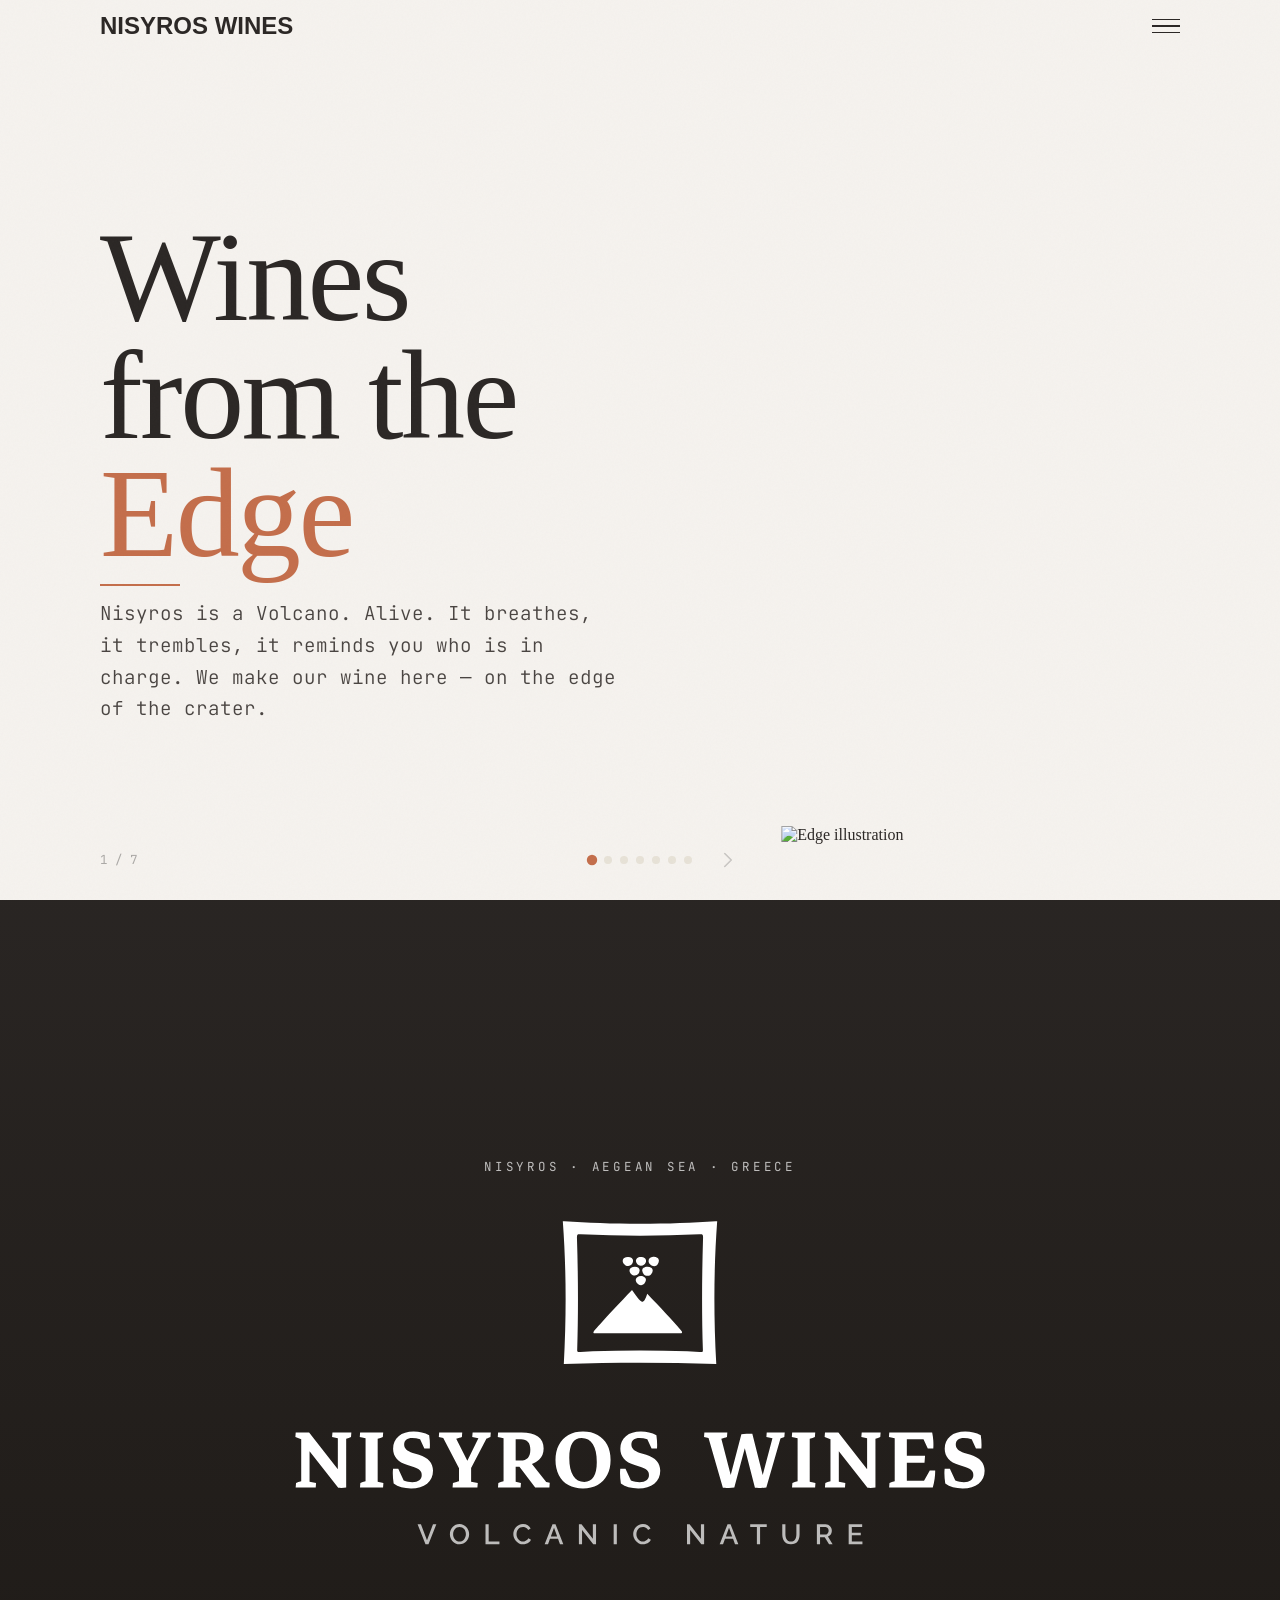
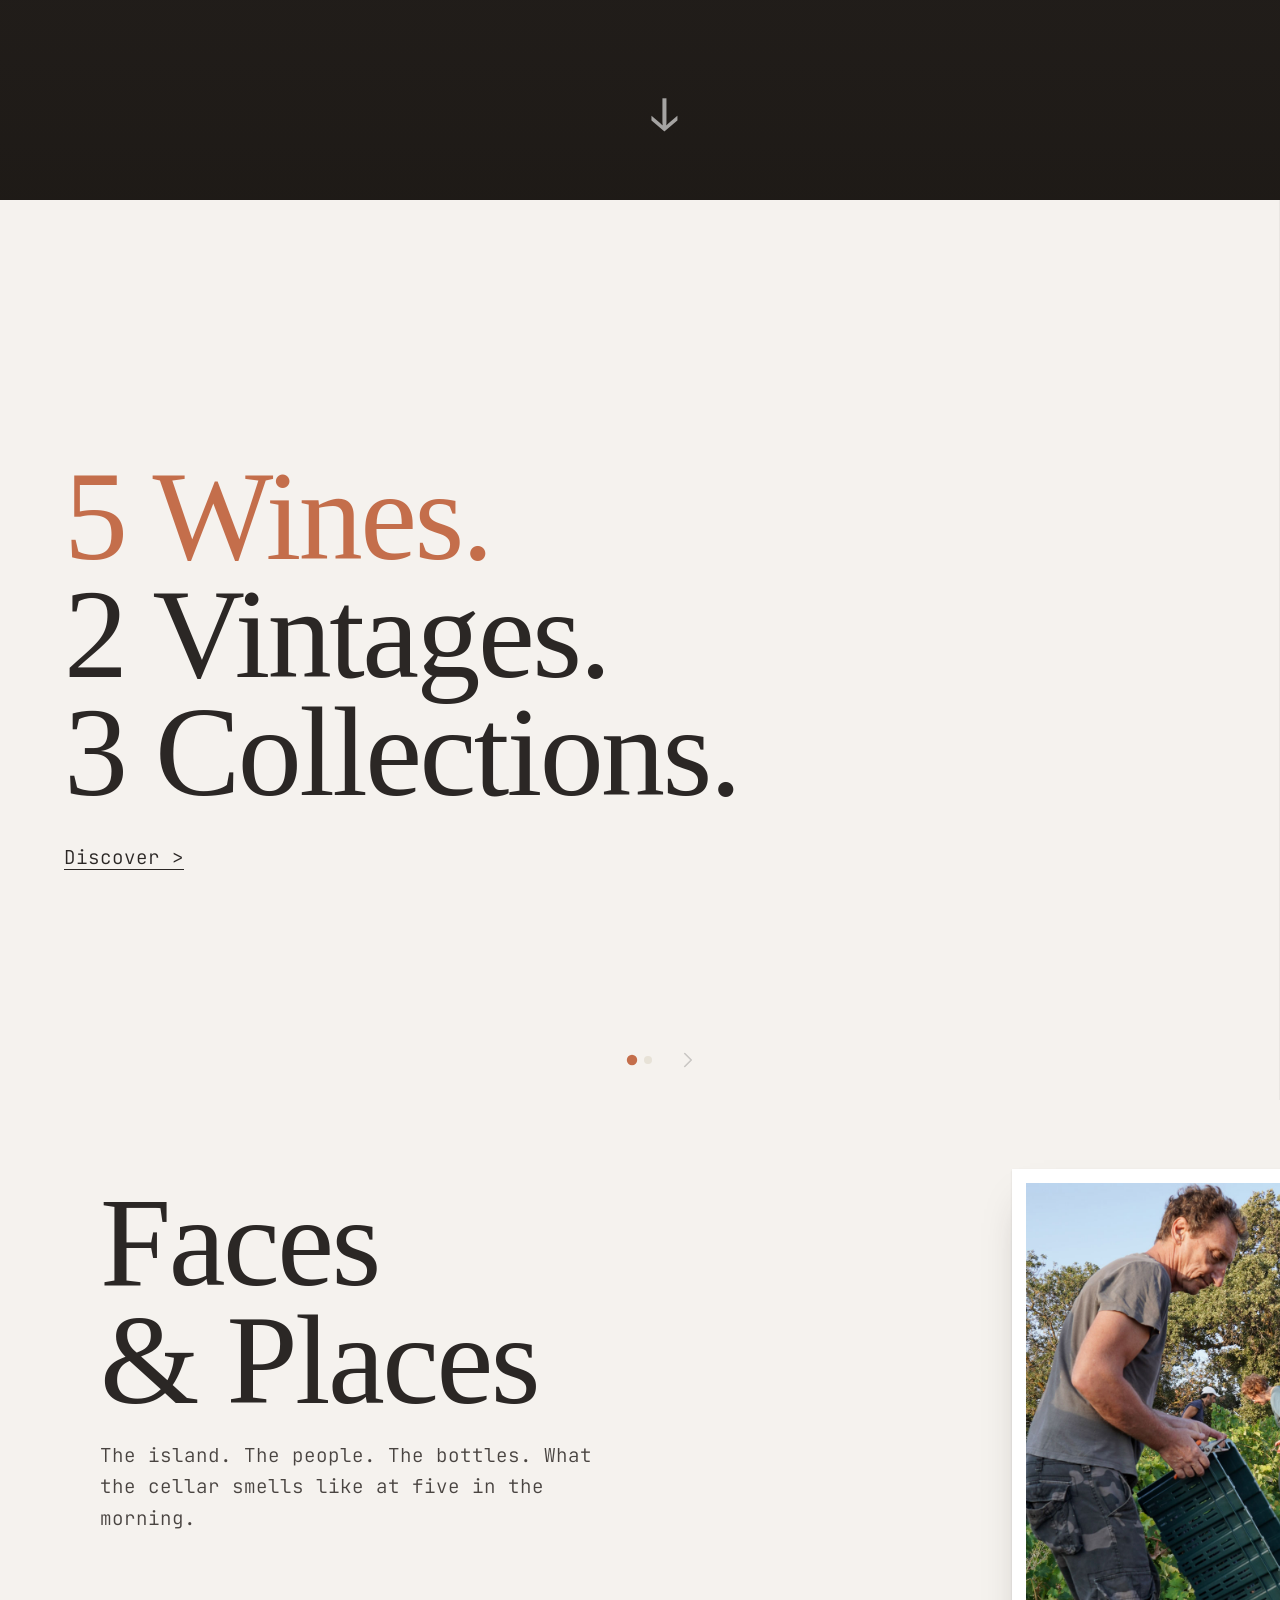
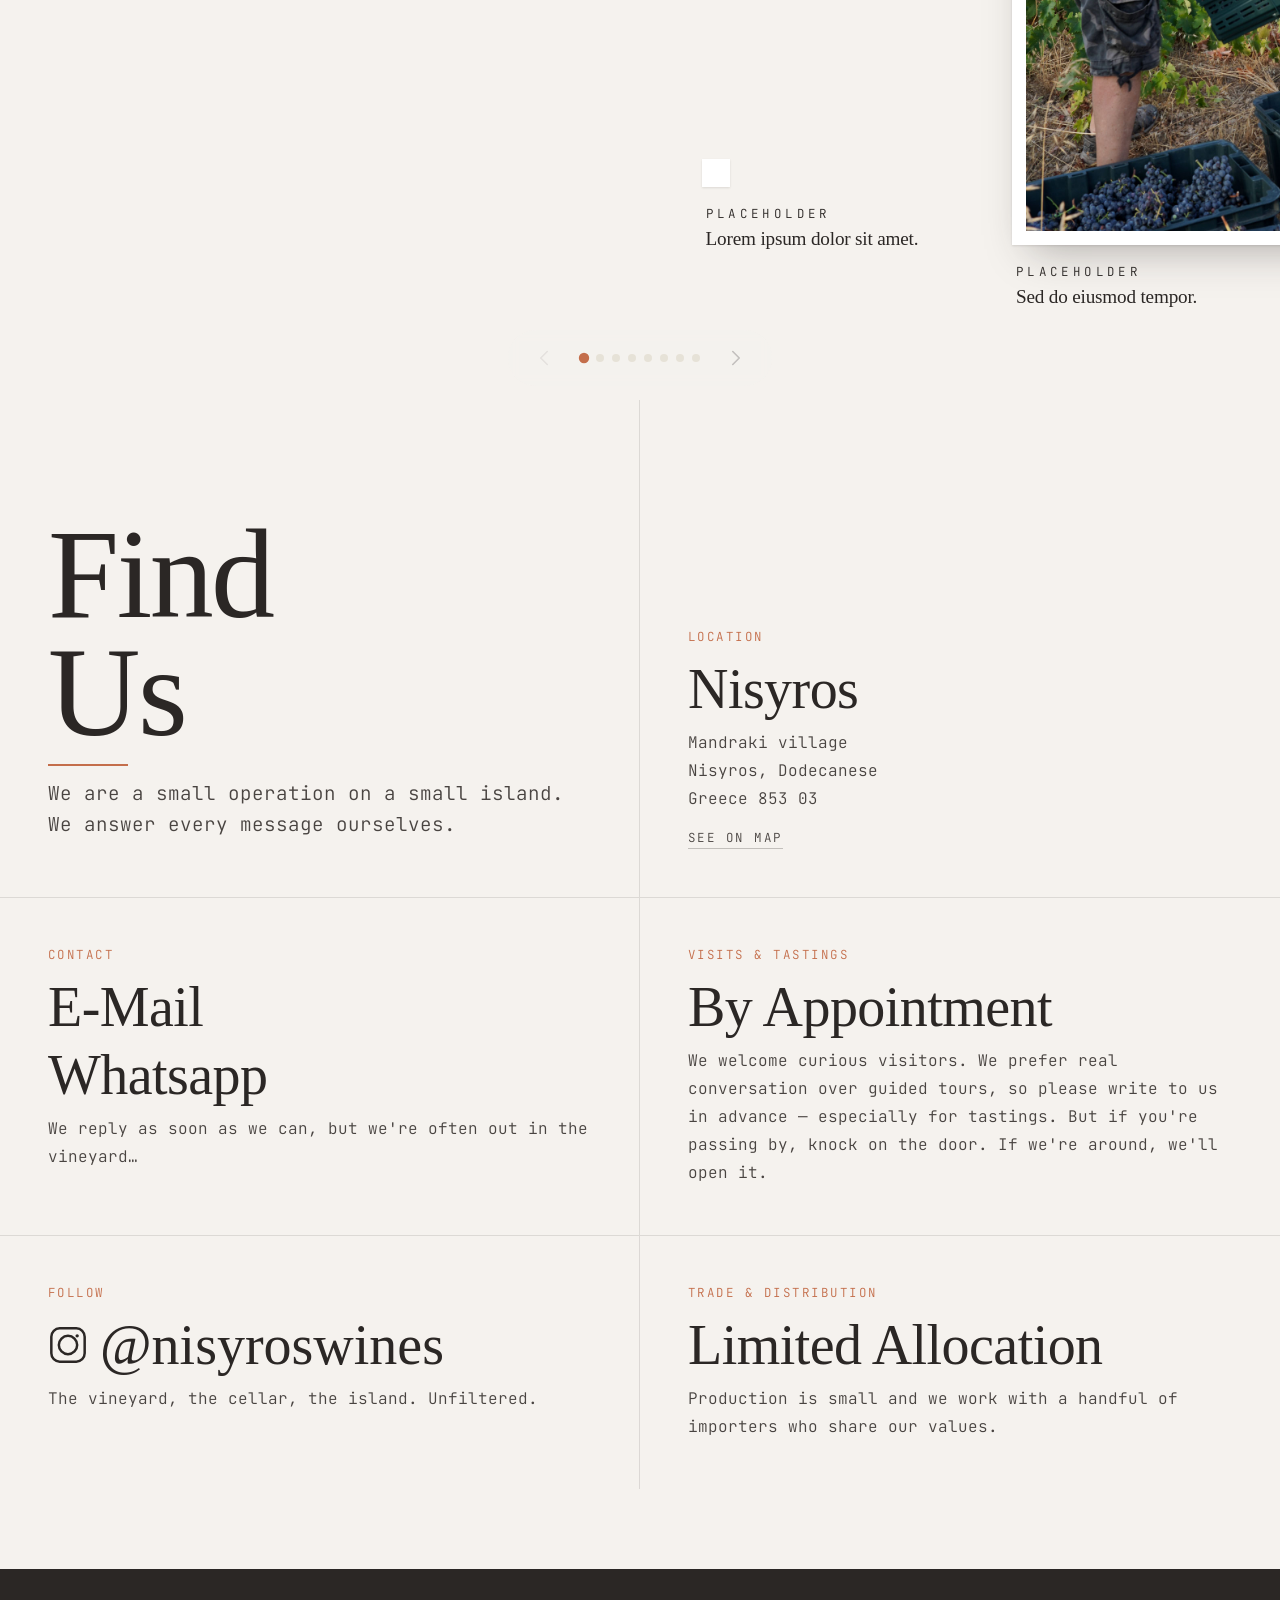
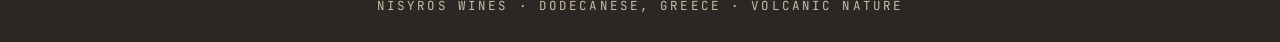
==== commit 2bf773a5: "Sync hardcoded fallbacks to current CMS values Pulled config tab from the Google Sheet and mirrored " ====
--- a/index.html
+++ b/index.html
@@ -1,20 +1,68 @@
 <!DOCTYPE html>
-<html lang="en">
+<html lang="en" xml:lang="en">
 <head>
 <meta charset="UTF-8">
 <meta name="viewport" content="width=device-width, initial-scale=1.0, viewport-fit=cover">
 <meta name="theme-color" content="#2B2725">
-<title>Nisyros Wines — Volcanic Natural Wine from the Aegean</title>
-<meta name="description" content="Nisyros Wines: minimal intervention wines born from volcanic soil on the island of Nisyros, Aegean Sea, Greece.">
-<meta property="og:title" content="Nisyros Wines — Volcanic Natural Wine from the Aegean">
-<meta property="og:description" content="Minimal intervention wines born from volcanic soil on the island of Nisyros, Aegean Sea, Greece.">
+
+<!-- SEO -->
+<title>Nisyros Wines — Volcanic Natural Wines from the Aegean Sea</title>
+<meta name="description" content="Small producer of natural wines on Nisyros, a volcanic island in the Dodecanese, Greece. Indigenous grape varieties, minimal intervention, volcanic terroir.">
+<meta name="description" lang="el" content="Μικρός παραγωγός φυσικών κρασιών στη Νίσυρο, ηφαιστειογενές νησί στα Δωδεκάνησα. Αυτόχθονες ποικιλίες, ελάχιστη παρέμβαση, ηφαιστειακό terroir.">
+<meta name="keywords" content="natural wines Greece, volcanic wines, Aegean wines, Nisyros, Dodecanese wines, Greek natural wine producer, vini naturali greci">
+<meta name="keywords" lang="el" content="φυσικά κρασιά Ελλάδα, ηφαιστειακά κρασιά, κρασιά Αιγαίου, Νίσυρος, Δωδεκάνησα, Ελληνικά φυσικά κρασιά">
+<meta name="robots" content="index, follow">
+<link rel="canonical" href="https://nisyroswines.com/">
+
+<!-- Open Graph -->
+<meta property="og:title" content="Nisyros Wines — Volcanic Natural Wines from the Aegean Sea">
+<meta property="og:description" content="Small producer of natural wines on Nisyros, a volcanic island in the Dodecanese, Greece.">
+<meta property="og:url" content="https://nisyroswines.com">
 <meta property="og:type" content="website">
-<meta property="og:url" content="https://nisyroswines.com">
+<meta property="og:locale" content="en_GB">
 <meta property="og:image" content="https://lh3.googleusercontent.com/d/1SLpLVik4AbXR2nNONRhFf4LVPL3pqFDf=s1200">
+
+<link rel="alternate" hreflang="en" href="https://nisyroswines.com">
+<link rel="alternate" hreflang="el" href="https://nisyroswines.com">
+<link rel="alternate" hreflang="x-default" href="https://nisyroswines.com">
 <link rel="icon" href="data:image/svg+xml,<svg xmlns='http://www.w3.org/2000/svg' viewBox='0 0 100 100'><text y='.9em' font-size='90'>🌋</text></svg>">
 <link href="https://use.typekit.net/jyf6llr.css" rel="stylesheet">
 <link href="https://fonts.googleapis.com/css2?family=JetBrains+Mono:ital,wght@0,300;0,400;1,300;1,400&family=Raleway:wght@500&display=swap" rel="stylesheet">
 <link rel="stylesheet" href="nisyros.css">
+
+<!-- Structured data (Schema.org Winery) -->
+<script type="application/ld+json">
+{
+  "@context": "https://schema.org",
+  "@type": "Winery",
+  "name": "Nisyros Wines",
+  "url": "https://nisyroswines.com",
+  "description": "Small producer of natural wines on Nisyros, a volcanic island in the Dodecanese, Greece. Indigenous grape varieties, minimal intervention, volcanic terroir.",
+  "image": "https://lh3.googleusercontent.com/d/1SLpLVik4AbXR2nNONRhFf4LVPL3pqFDf=s1200",
+  "address": {
+    "@type": "PostalAddress",
+    "streetAddress": "Mandraki",
+    "addressLocality": "Nisyros",
+    "addressRegion": "Dodecanese",
+    "postalCode": "853 03",
+    "addressCountry": "GR"
+  },
+  "email": "daily@nisyroswines.com",
+  "telephone": "+393467069610",
+  "sameAs": [
+    "https://www.instagram.com/nisyroswines/"
+  ]
+}
+</script>
+
+<!-- Google tag (gtag.js) — GA4 -->
+<script async src="https://www.googletagmanager.com/gtag/js?id=G-7976GPFQEE"></script>
+<script>
+  window.dataLayer = window.dataLayer || [];
+  function gtag(){dataLayer.push(arguments);}
+  gtag('js', new Date());
+  gtag('config', 'G-7976GPFQEE');
+</script>
 </head>
 <body class="js-ready">
 <!-- ══ NAV ══ -->
@@ -40,8 +88,8 @@
     <!-- I: Edge -->
     <section class="page" id="m1">
       <div class="panel-text">
-        <div class="big line1 reveal on" data-cms="m1_line1">Wine</div>
-        <div class="big line2 reveal d1 on" data-cms="m1_line2">on the</div>
+        <div class="big line1 reveal on" data-cms="m1_line1">Wines</div>
+        <div class="big line2 reveal d1 on" data-cms="m1_line2">from the</div>
         <div class="big red line3 reveal d2 on" data-cms="m1_line3">Edge</div>
         <hr class="slash reveal d3 on">
         <p class="quote reveal d3 on" data-cms="m1_body">Nisyros is a Volcano. Alive. It breathes, it trembles, it reminds you who is in charge. We make our wine here — on the edge of the crater.</p>
@@ -72,7 +120,7 @@
         <div class="big line1 reveal" data-cms="m3_line1">With the</div>
         <div class="big red line2 reveal d1" data-cms="m3_line2">Land</div>
         <hr class="slash reveal d2">
-        <p class="quote reveal d2" data-cms="m3_body">The volcanic soil of Nisyros is a blessed land. We are guests and, for a moment, caretakers. For millennia agriculture sustained life on the island. We work to revive the fundamental values of that tradition, with respect and endless dedication. The vine must live here long after we are gone.</p>
+        <p class="quote reveal d2" data-cms="m3_body">The volcanic soil of Nisyros is a blessed land. We are guests and, for a moment, caretakers. For millennia agriculture sustained this island. We revive that tradition, with respect and endless dedication. The vine must live here long after we are gone.</p>
       </div>
       <div class="panel-illust reveal d2">
         <img src="assets/3.svg" alt="Land illustration">
@@ -87,7 +135,7 @@
         <div class="big line2 reveal d1" data-cms="m4_line2">Shoulders</div>
         <div class="big red line3 reveal d2" data-cms="m4_line3">of Giants</div>
         <hr class="slash reveal d3">
-        <p class="quote reveal d3" data-cms="m4_body">We read the books, sat with our elders, learned the local traditions. We study fermentation, microbiology, viticulture — everything that happens inside every tank and bottle. We respect the rules of physics and nature: temperature, pressure, time, climate, seasons. Knowledge is our freedom.</p>
+        <p class="quote reveal d3" data-cms="m4_body">We read the books, sat with our elders, learned the local traditions. We study fermentation, microbiology, viticulture. And the rules of physics and nature: temperature, pressure, time, climate, seasons. Knowledge is our freedom.</p>
       </div>
       <div class="panel-illust reveal d2">
         <img src="assets/4.svg" alt="Shoulders illustration">
@@ -102,7 +150,7 @@
         <div class="big line2 reveal d1" data-cms="m5_line2">things that</div>
         <div class="big red line3 reveal d2" data-cms="m5_line3">Fail</div>
         <hr class="slash reveal d3">
-        <p class="quote reveal d3" data-cms="m5_body">We look for rare vineyards, ferment in unusual vessels, blend the unexpected. Failure is an essential part of creation. But sometimes something extraordinary happens. And nothing leaves our cellar unless we are really proud of it.</p>
+        <p class="quote reveal d3" data-cms="m5_body">We look for rare vineyards, ferment in unusual vessels, blend the unexpected. Failure is part of making. Essential, so that sometimes, something extraordinary happens. But nothing leaves our cellar unless we are really proud of it.</p>
       </div>
       <div class="panel-illust reveal d2">
         <img src="assets/5.svg" alt="Fail illustration">
@@ -116,7 +164,7 @@
         <div class="big line1 reveal" data-cms="m6_line1">We Do</div>
         <div class="big red line2 reveal d1" data-cms="m6_line2">What we Say</div>
         <hr class="slash reveal d2">
-        <p class="quote reveal d2" data-cms="m6_body">We share the story, the vineyard, the vintage, every step of the process. The bright moments, the dark hours. We do what we say. We say what we do. That's what you will find in the bottle.</p>
+        <p class="quote reveal d2" data-cms="m6_body">We share with you the story, the vineyard, the vintage, every step of the process. The bright moments, the dark hours. We do what we say. We say what we do. Trust is part of the bottle.</p>
       </div>
       <div class="panel-illust reveal d1">
         <img src="assets/6.svg" alt="We Do illustration">
@@ -124,14 +172,14 @@
       <span class="page-counter">6 / 7</span>
     </section>
 
-    <!-- CREDO: A Wine that Belongs -->
+    <!-- CREDO: Message in the bottle -->
     <section class="page" id="credo">
       <div class="panel-text">
-        <div class="big line1 reveal" data-cms="credo_line1">A Wine</div>
-        <div class="big line2 reveal d1" data-cms="credo_line2">that</div>
-        <div class="big red line3 reveal d2" style="margin-top:0.08em;" data-cms="credo_line3">Belongs</div>
+        <div class="big line1 reveal" data-cms="credo_line1">Message</div>
+        <div class="big line2 reveal d1" data-cms="credo_line2">in the</div>
+        <div class="big red line3 reveal d2" style="margin-top:0.08em;" data-cms="credo_line3">bottle</div>
         <hr class="slash reveal d3">
-        <p class="sub reveal d3" data-cms="credo_body">Every bottle carries the energy of the Aegean sea, a place unlike any other. The sun that burns without apology. The sea that holds the light at sunset. The wind and the waves. The fire beneath your feet. These islands are vibrant — and so is the wine they give us. Unique, unrepeatable. True to the land. Clean in the glass.</p>
+        <p class="sub reveal d3" data-cms="credo_body">The endless summer. The Aegean light at sunset. The wind, the waves, the freedom. These islands are a gift. So are these wines. Unique, unrepeatable. True to the land. Clean in the glass.</p>
       </div>
       <div class="panel-illust reveal d2">
         <img src="assets/8.svg" alt="Credo illustration">
@@ -195,7 +243,7 @@
     <div class="wine-card wines-collections-card reveal">
       <div class="wine-card-inner">
         <p class="collections-eyebrow">Our Collections</p>
-        <div class="big sm reveal">Three Philosophies</div>
+        <div class="big sm reveal">Three Directions</div>
         <div class="collections-grid-v2">
           <div class="collection-item-v2">
             <img class="collection-icon-v2" src="assets/icon-monopatia.svg" alt="Monopàtia">
@@ -362,13 +410,13 @@
       <p class="contact-label">Contact</p>
       <div class="contact-value"><a href="mailto:daily@nisyroswines.com" data-cms-email="contact_email_value">e-mail</a></div>
       <div class="contact-value"><a href="https://wa.me/393467069610" target="_blank" rel="noopener">whatsapp</a></div>
-      <p class="contact-sub" style="margin-top:12px;" data-cms="contact_email_sub">We reply within 48 hours, usually faster.</p>
+      <p class="contact-sub" style="margin-top:12px;" data-cms="contact_email_sub">We reply as soon as we can, but we're often out in the vineyard…</p>
     </div>
 
     <div class="contact-block reveal d1" id="contact-visits">
       <p class="contact-label">Visits &amp; Tastings</p>
-      <div class="contact-value contact-value--sm" data-cms="contact_visits_value">By appointment</div>
-      <p class="contact-sub" data-cms="contact_visits_sub">We welcome visitors who are curious about what we do. Write to us first. Tell us what you are curious about. The cellar is small and we want to give you real time, not a tour.</p>
+      <div class="contact-value contact-value--sm" data-cms="contact_visits_value">By Appointment</div>
+      <p class="contact-sub" data-cms="contact_visits_sub">We welcome curious visitors. We prefer real conversation over guided tours, so please write to us in advance — especially for tastings. But if you're passing by, knock on the door. If we're around, we'll open it.</p>
     </div>
 
     <div class="contact-block reveal d2" id="contact-social">
@@ -382,14 +430,14 @@
 
     <div class="contact-block reveal d2" id="contact-trade">
       <p class="contact-label">Trade &amp; Distribution</p>
-      <div class="contact-value contact-value--sm" data-cms="contact_trade_value">Limited allocation</div>
+      <div class="contact-value contact-value--sm" data-cms="contact_trade_value">Limited Allocation</div>
       <p class="contact-sub" data-cms="contact_trade_sub">Production is small and we work with a handful of importers who share our values.</p>
     </div>
 
   </div>
 </section>
 
-<footer data-cms="footer_text">Nisyros Wines · Dodecanese, Greece · Made with fire &amp; freedom</footer>
+<footer data-cms="footer_text">Nisyros Wines · Dodecanese, Greece · Volcanic Nature</footer>
 
 <script>
 /* ── SCROLL REVEAL ── */
@@ -434,18 +482,9 @@
     wall.classList.remove('dragging');
   });
 
-  // Vertical wheel → horizontal scroll (only when the wall actually overflows)
-  wall.addEventListener('wheel', function(e) {
-    if (wall.scrollWidth <= wall.clientWidth + 2) return;
-    var absX = Math.abs(e.deltaX), absY = Math.abs(e.deltaY);
-    if (absY <= absX) return;
-    var canRight = wall.scrollLeft < wall.scrollWidth - wall.clientWidth - 1;
-    var canLeft  = wall.scrollLeft > 0;
-    if ((e.deltaY > 0 && canRight) || (e.deltaY < 0 && canLeft)) {
-      e.preventDefault();
-      wall.scrollLeft += e.deltaY;
-    }
-  }, { passive: false });
+  // Vertical wheel is left to the page so the user can always scroll down
+  // to Contact from any photo. Horizontal trackpad swipes still scroll the
+  // wall natively via overflow-x; drag + arrows + dots handle the rest.
 
   // ── Arrows + dots ──
   var arrowsHost = document.getElementById('faces-arrows');
@@ -647,6 +686,13 @@
   if (!el) return;
   var accum=0, locked=false, rt;
   el.addEventListener('wheel', function(e) {
+    // Only hijack when this section is fully snapped to the viewport.
+    // Otherwise wheel events driving a vertical snap-transition would
+    // advance a slide on the section we're scrolling toward.
+    var wr = el.closest('.hscroll-wrapper');
+    var rect = (wr || el).getBoundingClientRect();
+    if (Math.abs(rect.top) > 2) return;
+    if (Date.now() < navLockUntil) return;
     var absX=Math.abs(e.deltaX), absY=Math.abs(e.deltaY);
     var isH = absX>absY*8 && absX>10, isD = e.deltaMode===1||(absX===0&&absY>=40);
     if (!isH&&!isD) return;
@@ -736,10 +782,15 @@
 
 /* Nav scroll */
 var snapTimer = null;
+var navLockUntil = 0;
 function navScrollTo(target) {
   if (snapTimer) clearTimeout(snapTimer);
   document.documentElement.style.scrollSnapType = 'none';
   target.scrollIntoView({ behavior: 'smooth' });
+  // While the section transition is in flight, suppress carousel wheel-hijacking
+  // so wheel events that arrive during the smooth scroll don't advance the
+  // receiving carousel by one slide.
+  navLockUntil = Date.now() + 1200;
   snapTimer = setTimeout(() => { document.documentElement.style.scrollSnapType = ''; snapTimer=null; }, 1200);
 }
 
@@ -874,7 +925,7 @@
 function escAttr(s){
   return String(s).replace(/&/g,'&amp;').replace(/"/g,'&quot;').replace(/</g,'&lt;').replace(/>/g,'&gt;');
 }
-// Read collection blurbs from the "Three Philosophies" slide so wine cards
+// Read collection blurbs from the "Three Directions" slide so wine cards
 // and that slide share a single source of truth. Populated in loadCMS().
 var COLLECTION_DESCRIPTIONS = {};
 function readCollectionDescriptions(){
--- a/nisyros.css
+++ b/nisyros.css
@@ -709,6 +709,15 @@
   }
   .faces-polaroid { padding: 10px; }
   .faces-caption { margin-top: 14px; }
+  /* On mobile the first item's upward lift (-50px from the global stagger)
+     pulls it under the "Faces & Places" header. Push it down instead. */
+  .faces-wall .faces-item:first-of-type { transform: translateY(24px); }
+  /* Lift illustrations on the long-text slides so they don't overlap the
+     dots row at the bottom of the manifesto on mobile. Title and body
+     stay where they are. */
+  #m4 .panel-illust { position: relative; top: -60px; }
+  #m5 .panel-illust,
+  #credo .panel-illust { position: relative; top: -40px; }
   .scroll-chevron { width: 52px; height: 52px; }
   .scroll-chevron svg { width: 28px; height: 28px; }
   .contact-header { padding: calc(var(--nav-h) + 40px) 24px 32px; }
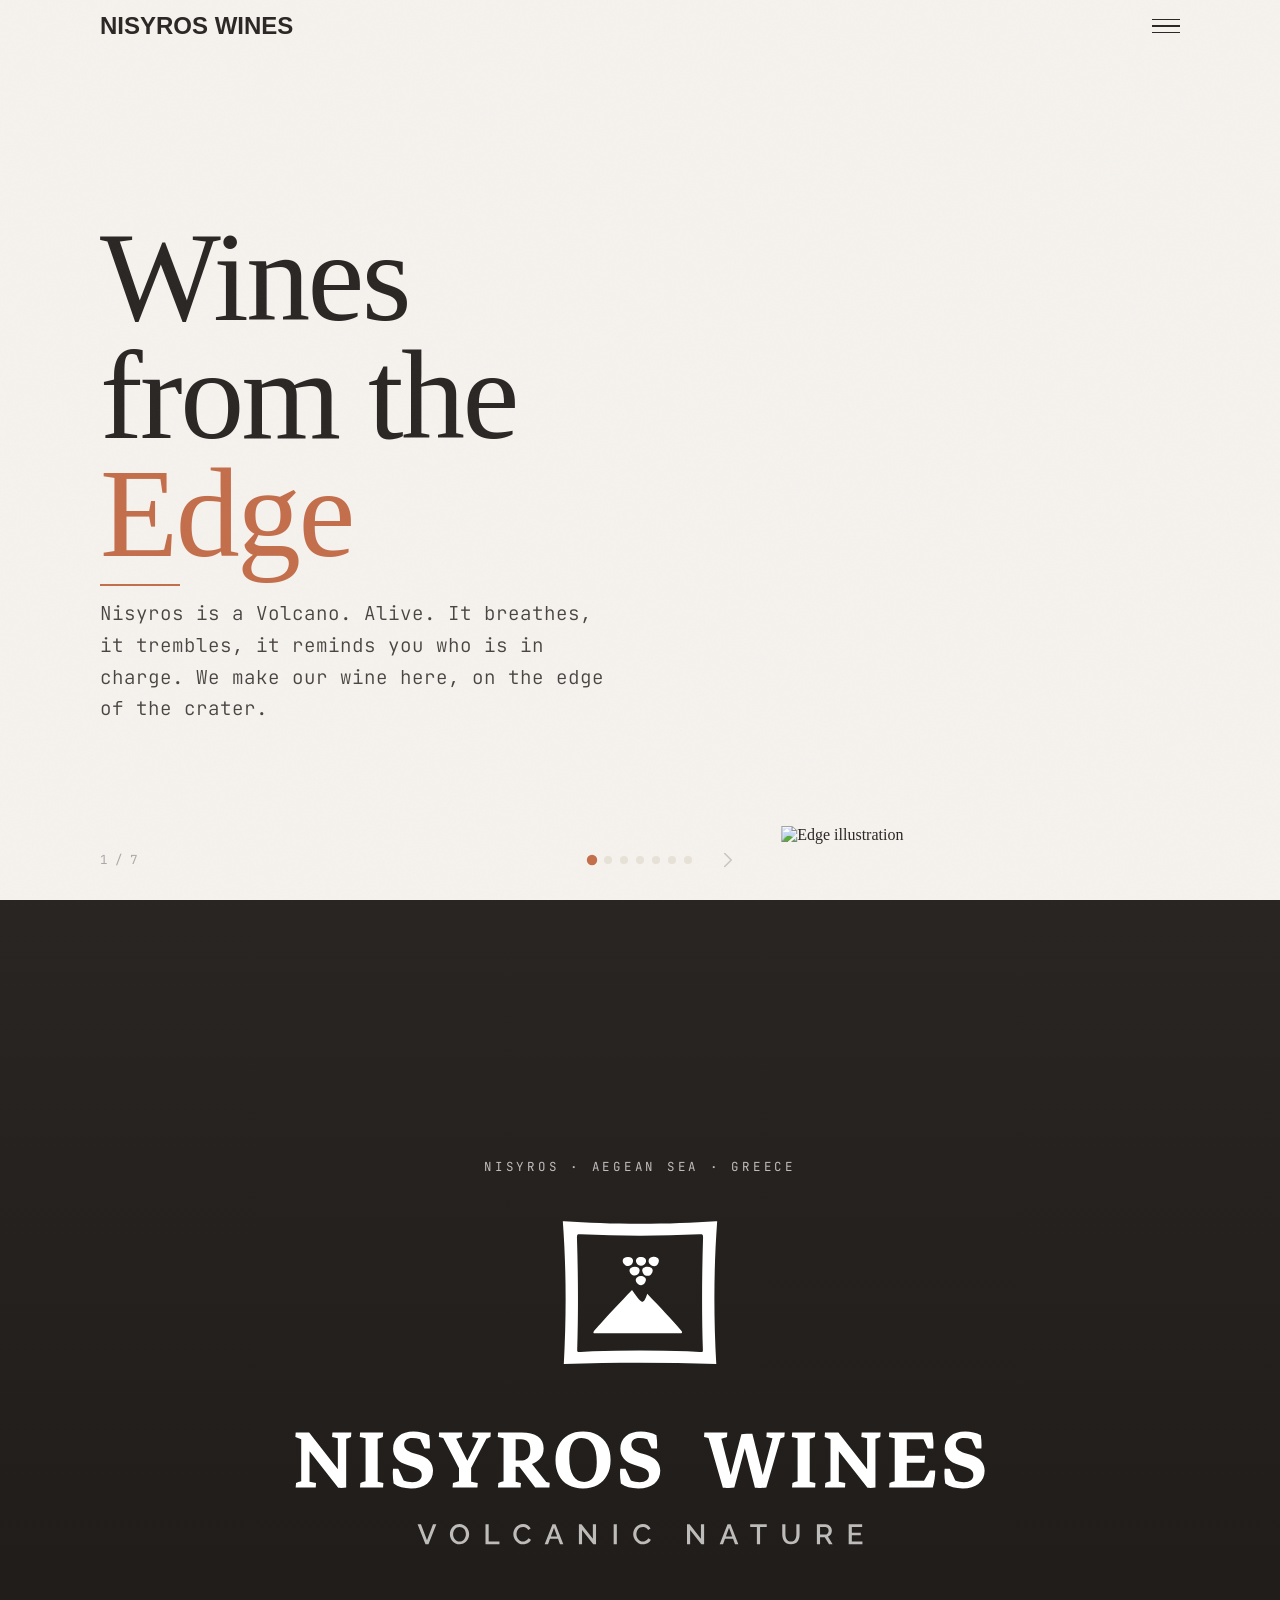
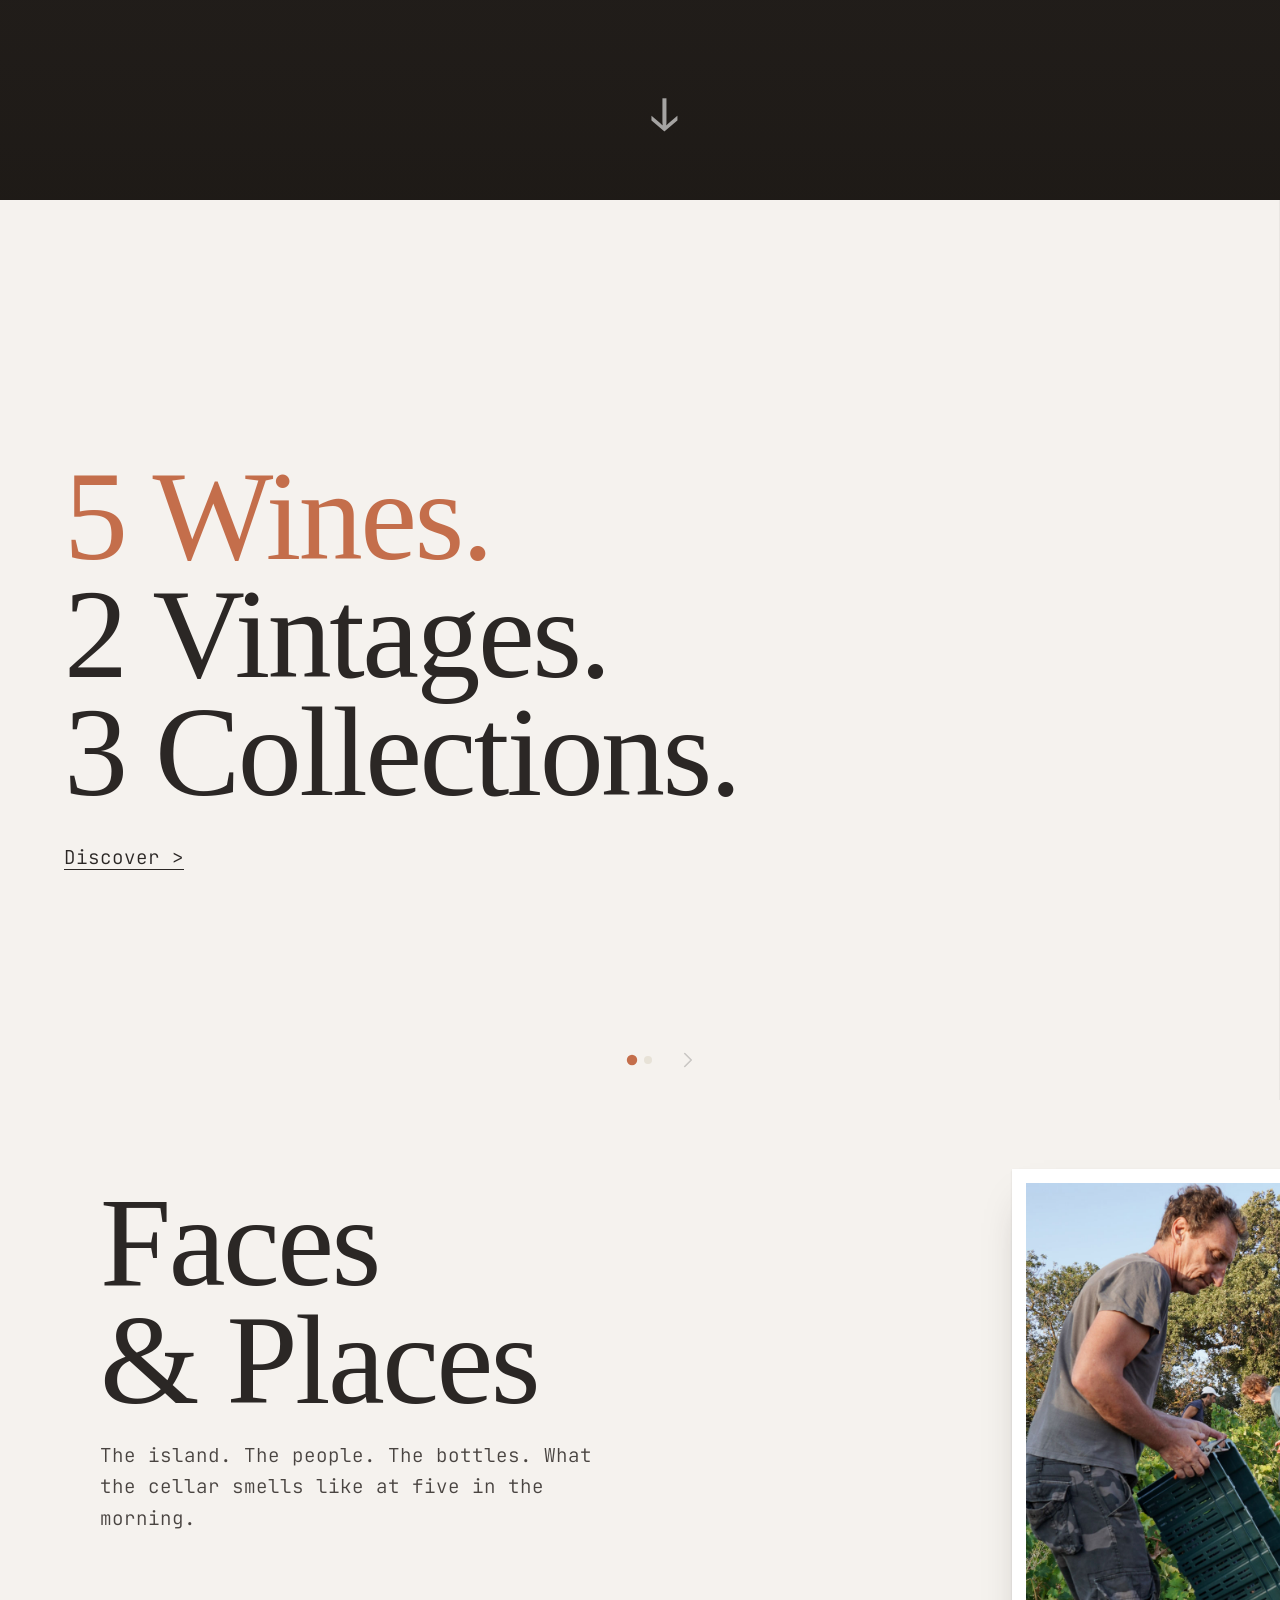
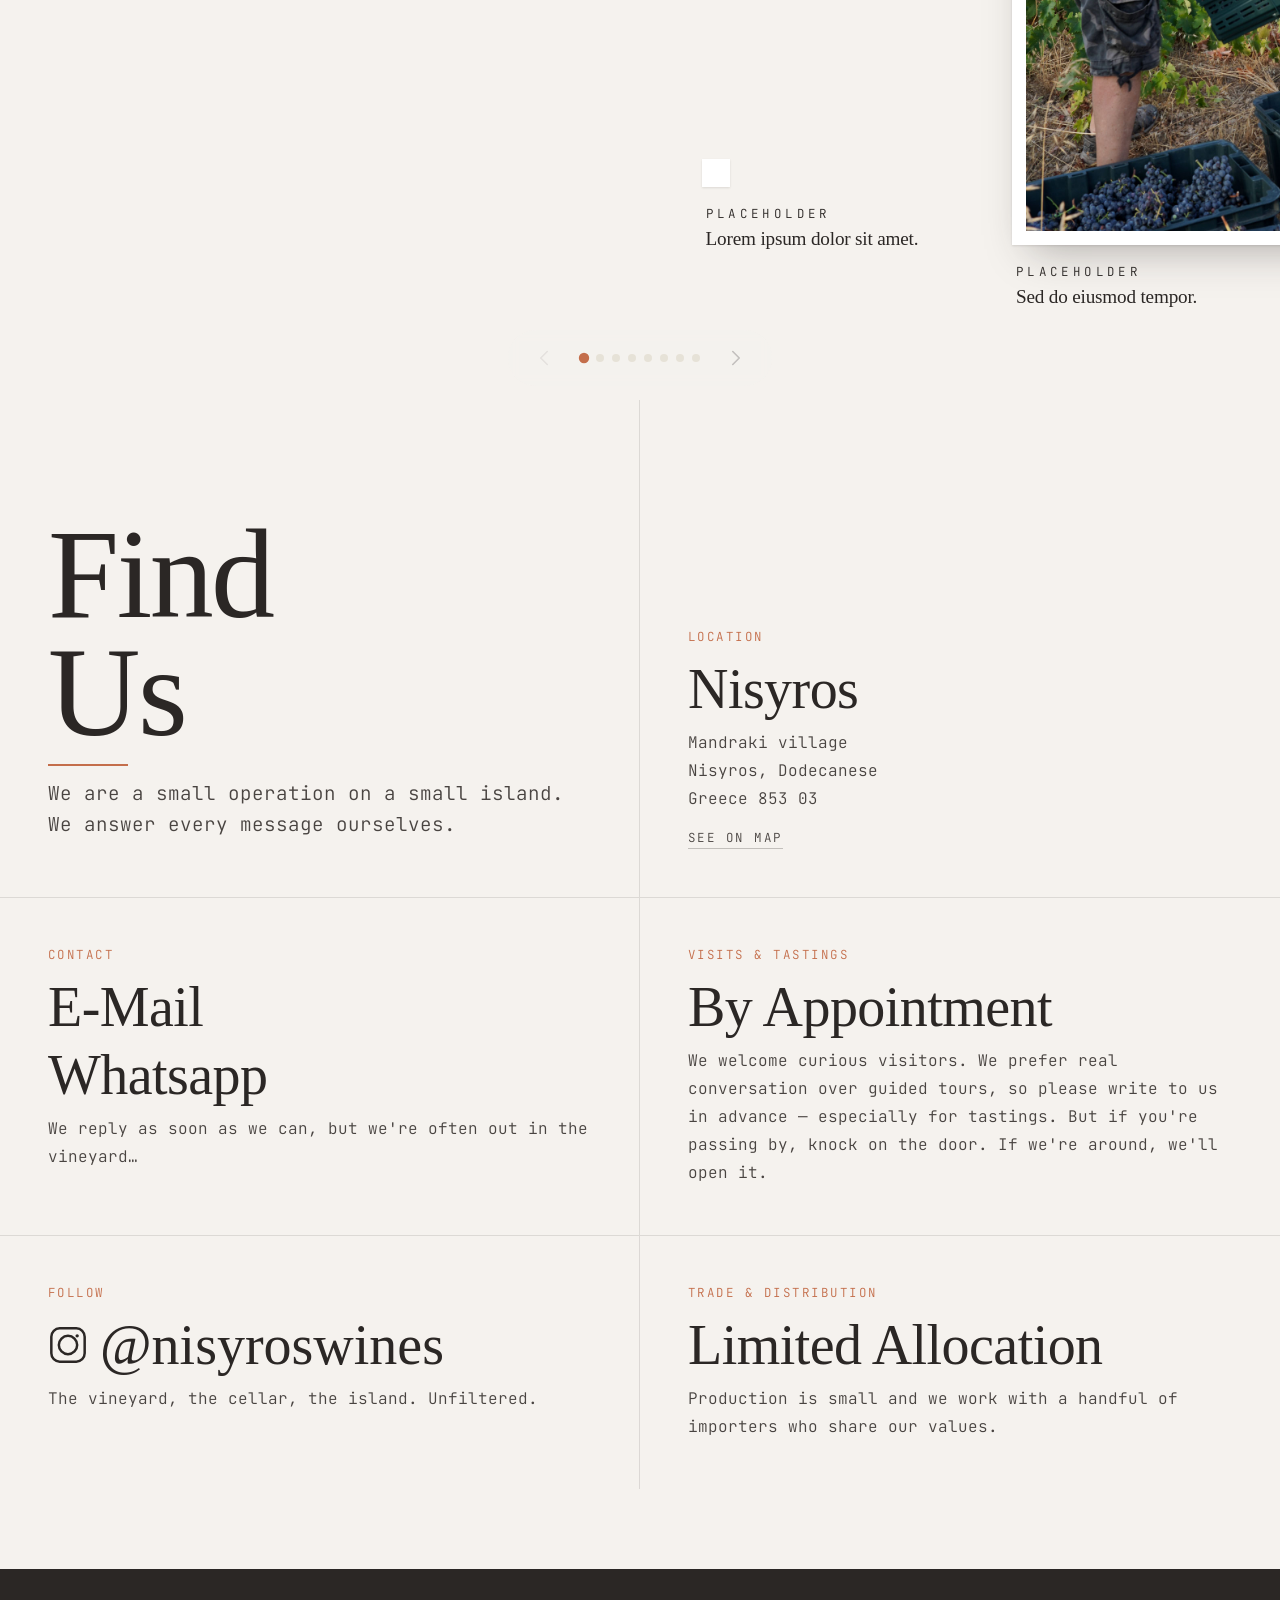
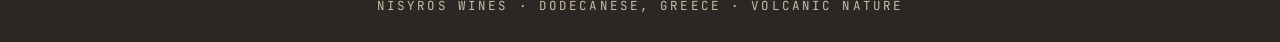
==== commit ade70884: "Manifesto fallback: sync credo + edge body with CMS - Slide I (Edge): em-dash → comma in the final s" ====
--- a/index.html
+++ b/index.html
@@ -92,7 +92,7 @@
         <div class="big line2 reveal d1 on" data-cms="m1_line2">from the</div>
         <div class="big red line3 reveal d2 on" data-cms="m1_line3">Edge</div>
         <hr class="slash reveal d3 on">
-        <p class="quote reveal d3 on" data-cms="m1_body">Nisyros is a Volcano. Alive. It breathes, it trembles, it reminds you who is in charge. We make our wine here — on the edge of the crater.</p>
+        <p class="quote reveal d3 on" data-cms="m1_body">Nisyros is a Volcano. Alive. It breathes, it trembles, it reminds you who is in charge. We make our wine here, on the edge of the crater.</p>
       </div>
       <div class="panel-illust reveal d2 on">
         <img src="assets/1.svg" alt="Edge illustration">
@@ -135,7 +135,7 @@
         <div class="big line2 reveal d1" data-cms="m4_line2">Shoulders</div>
         <div class="big red line3 reveal d2" data-cms="m4_line3">of Giants</div>
         <hr class="slash reveal d3">
-        <p class="quote reveal d3" data-cms="m4_body">We read the books, sat with our elders, learned the local traditions. We study fermentation, microbiology, viticulture. And the rules of physics and nature: temperature, pressure, time, climate, seasons. Knowledge is our freedom.</p>
+        <p class="quote reveal d3" data-cms="m4_body">We read the books, sat with the elders of the island, learned the traditions. We study fermentation, microbiology, viticulture. And the rules of physics and nature: temperature, pressure, time, climate, seasons. Knowledge is our freedom.</p>
       </div>
       <div class="panel-illust reveal d2">
         <img src="assets/4.svg" alt="Shoulders illustration">
@@ -179,7 +179,7 @@
         <div class="big line2 reveal d1" data-cms="credo_line2">in the</div>
         <div class="big red line3 reveal d2" style="margin-top:0.08em;" data-cms="credo_line3">bottle</div>
         <hr class="slash reveal d3">
-        <p class="sub reveal d3" data-cms="credo_body">The endless summer. The Aegean light at sunset. The wind, the waves, the freedom. These islands are a gift. So are these wines. Unique, unrepeatable. True to the land. Clean in the glass.</p>
+        <p class="sub reveal d3" data-cms="credo_body">The endless summer. The Aegean light at sunset. The wind, the waves, the freedom. These islands are a gift. So are these wines: Alive, free, elemental. True to the land. Clean in the glass.</p>
       </div>
       <div class="panel-illust reveal d2">
         <img src="assets/8.svg" alt="Credo illustration">
--- a/nisyros.css
+++ b/nisyros.css
@@ -400,6 +400,7 @@
 }
 .wine-body-label { font-family: var(--h6-family); font-weight: 600; font-size: var(--h6); letter-spacing: 0.2em; text-transform: uppercase; color: var(--red); margin-bottom: 4px; }
 .wine-body-text { font-family: 'JetBrains Mono', monospace; font-weight: 300; font-size: 0.9rem; line-height: 1.7; color: var(--muted); }
+.wine-body-text .award { display: block; margin-top: 14px; font-size: 0.78em; color: var(--muted); font-style: italic; letter-spacing: 0.03em; opacity: 0.85; }
 .wine-collection { display: inline-block; font-family: var(--h6-family); font-weight: 300; font-size: var(--h6); letter-spacing: 0.3em; text-indent: 0.3em; text-transform: uppercase; color: var(--bg); background: var(--red); padding: 0.5em 0.5em 0.42em; margin-left: 8px; vertical-align: middle; line-height: 1; }
 .wine-card[data-collection="nereides"]  .wine-collection { background: #C7BCA3; color: var(--ink); }
 .wine-card[data-collection="monopatia"] .wine-collection { background: #EA9332; color: var(--ink); }
@@ -692,8 +693,18 @@
   .wines-collections-card { height: 100dvh !important; overflow-y: auto !important; overflow-x: hidden; -webkit-overflow-scrolling: touch; padding: calc(var(--nav-h) + 16px) 56px 80px !important; }
   .wines-collections-card .big { margin-bottom: 40px !important; }
   .wine-col-details { margin-top: 24px; }
-  .wine-card-v3 .wine-col-bottle { order: -1; margin-top: 0; margin-bottom: 24px; }
-  .wine-col-bottle img { max-height: 50vh; }
+  /* Mobile order inside a wine card:
+       1 name → 2 subtitle → 3 bottle → 4 body texts → 5 details
+     Hoist .wine-col-main's children to the grid level so we can order
+     name/subtitle separately from the body texts. */
+  .wine-card-v3 .wine-col-main    { display: contents; }
+  .wine-card-v3 .big.sm           { order: 1; text-align: center; font-size: 3rem; margin-top: 25px; }
+  .wine-card-v3 .wine-subtitle    { order: 2; text-align: center; font-size: 0.85rem; }
+  .wine-card-v3 .wine-col-bottle  { order: 3; margin-top: 46px; margin-bottom: 10px; }
+  .wine-card-v3 .wine-col-texts   { order: 4; }
+  .wine-card-v3 .wine-col-details { order: 5; }
+  /* Bottle ~10% smaller on mobile (was 50vh). */
+  .wine-col-bottle img { max-height: 45vh; }
   #faces { --faces-max: min(88vw, 50vh); }
   .faces-wall-header {
     position: absolute; top: 0; left: 0; right: 0;
